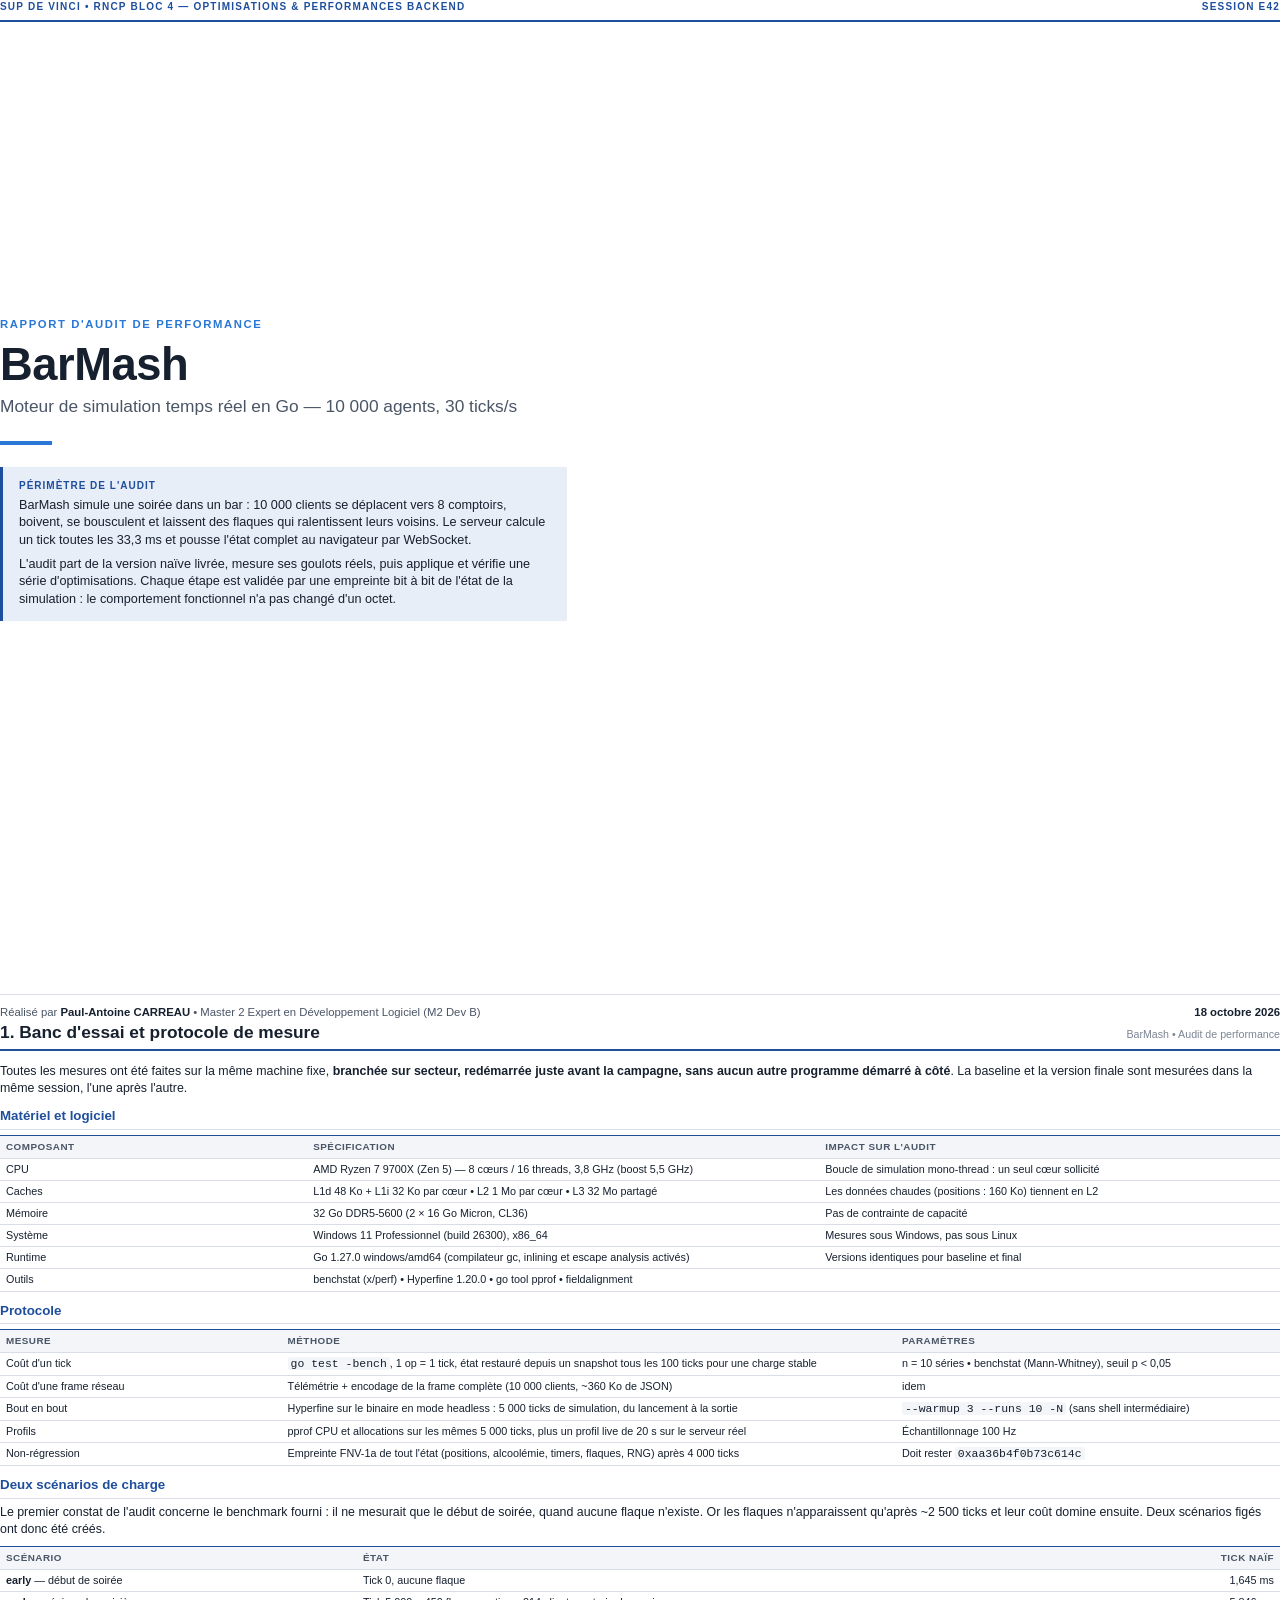
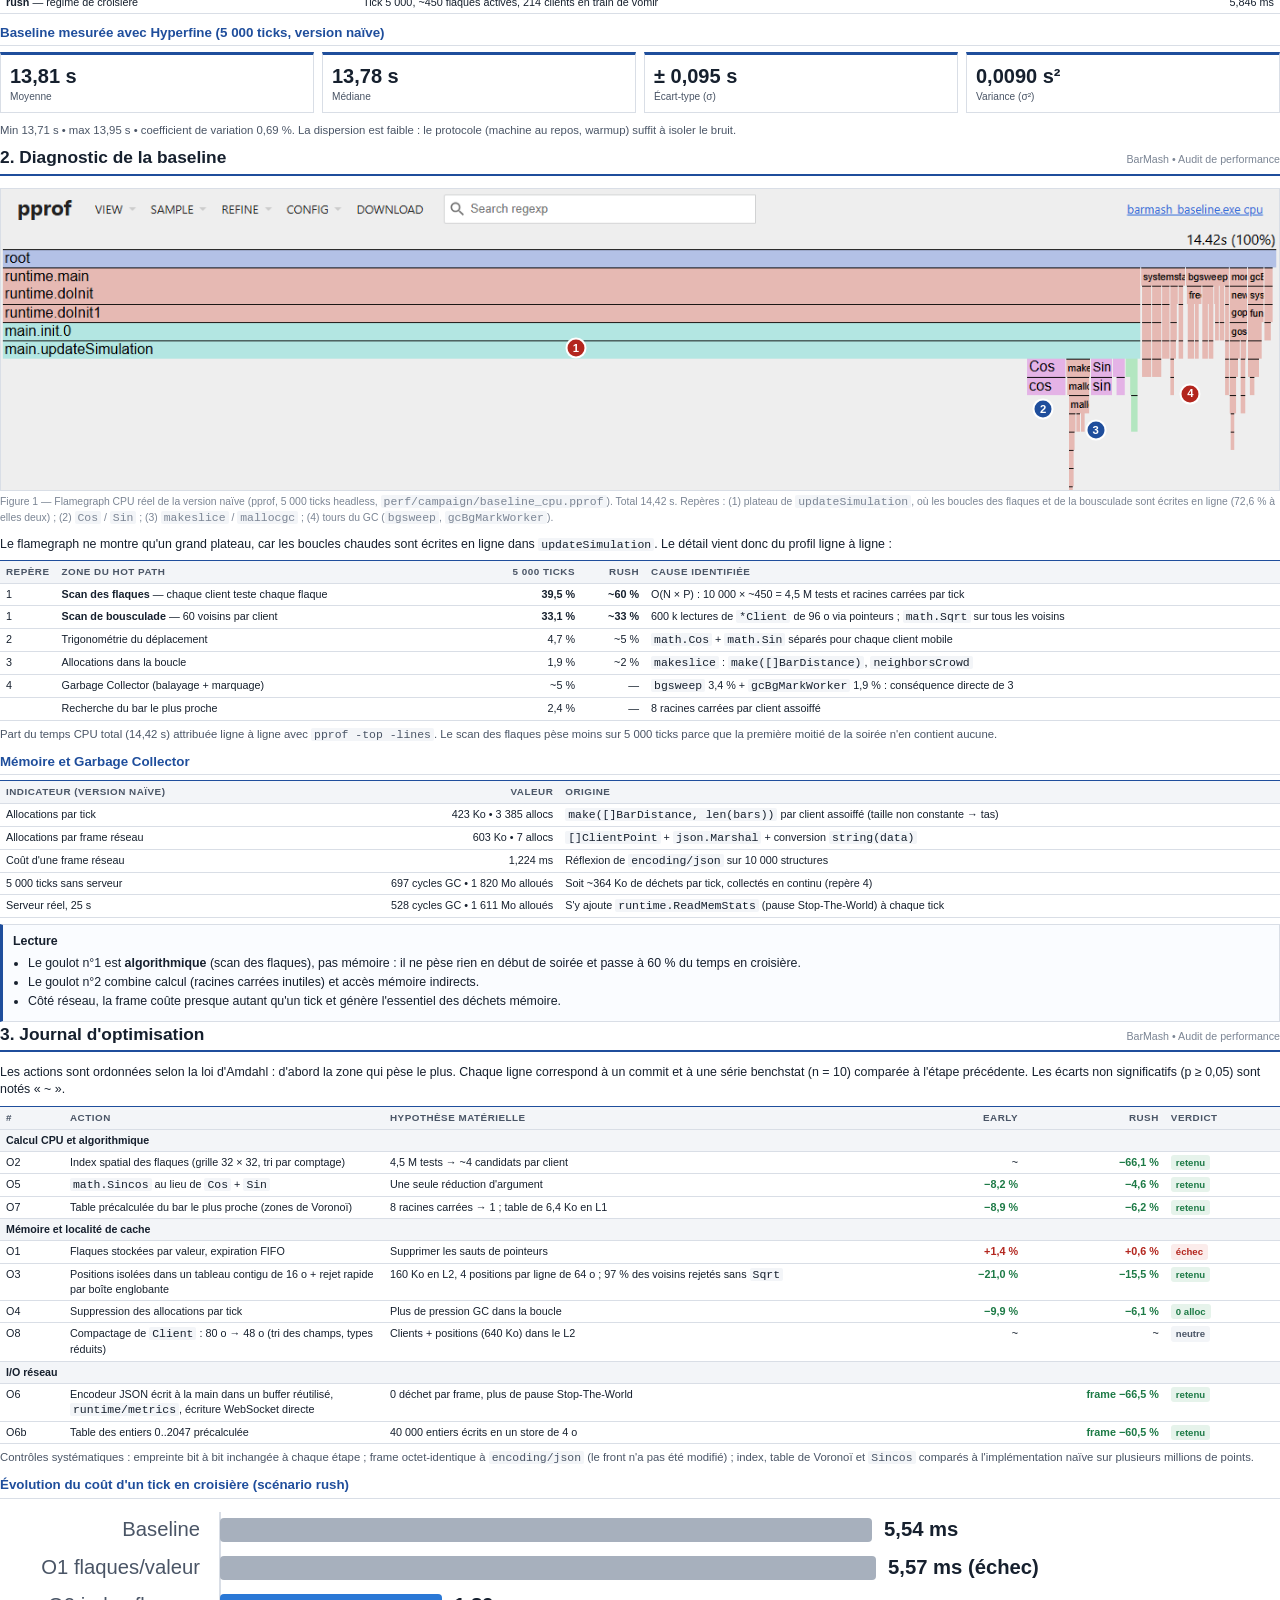
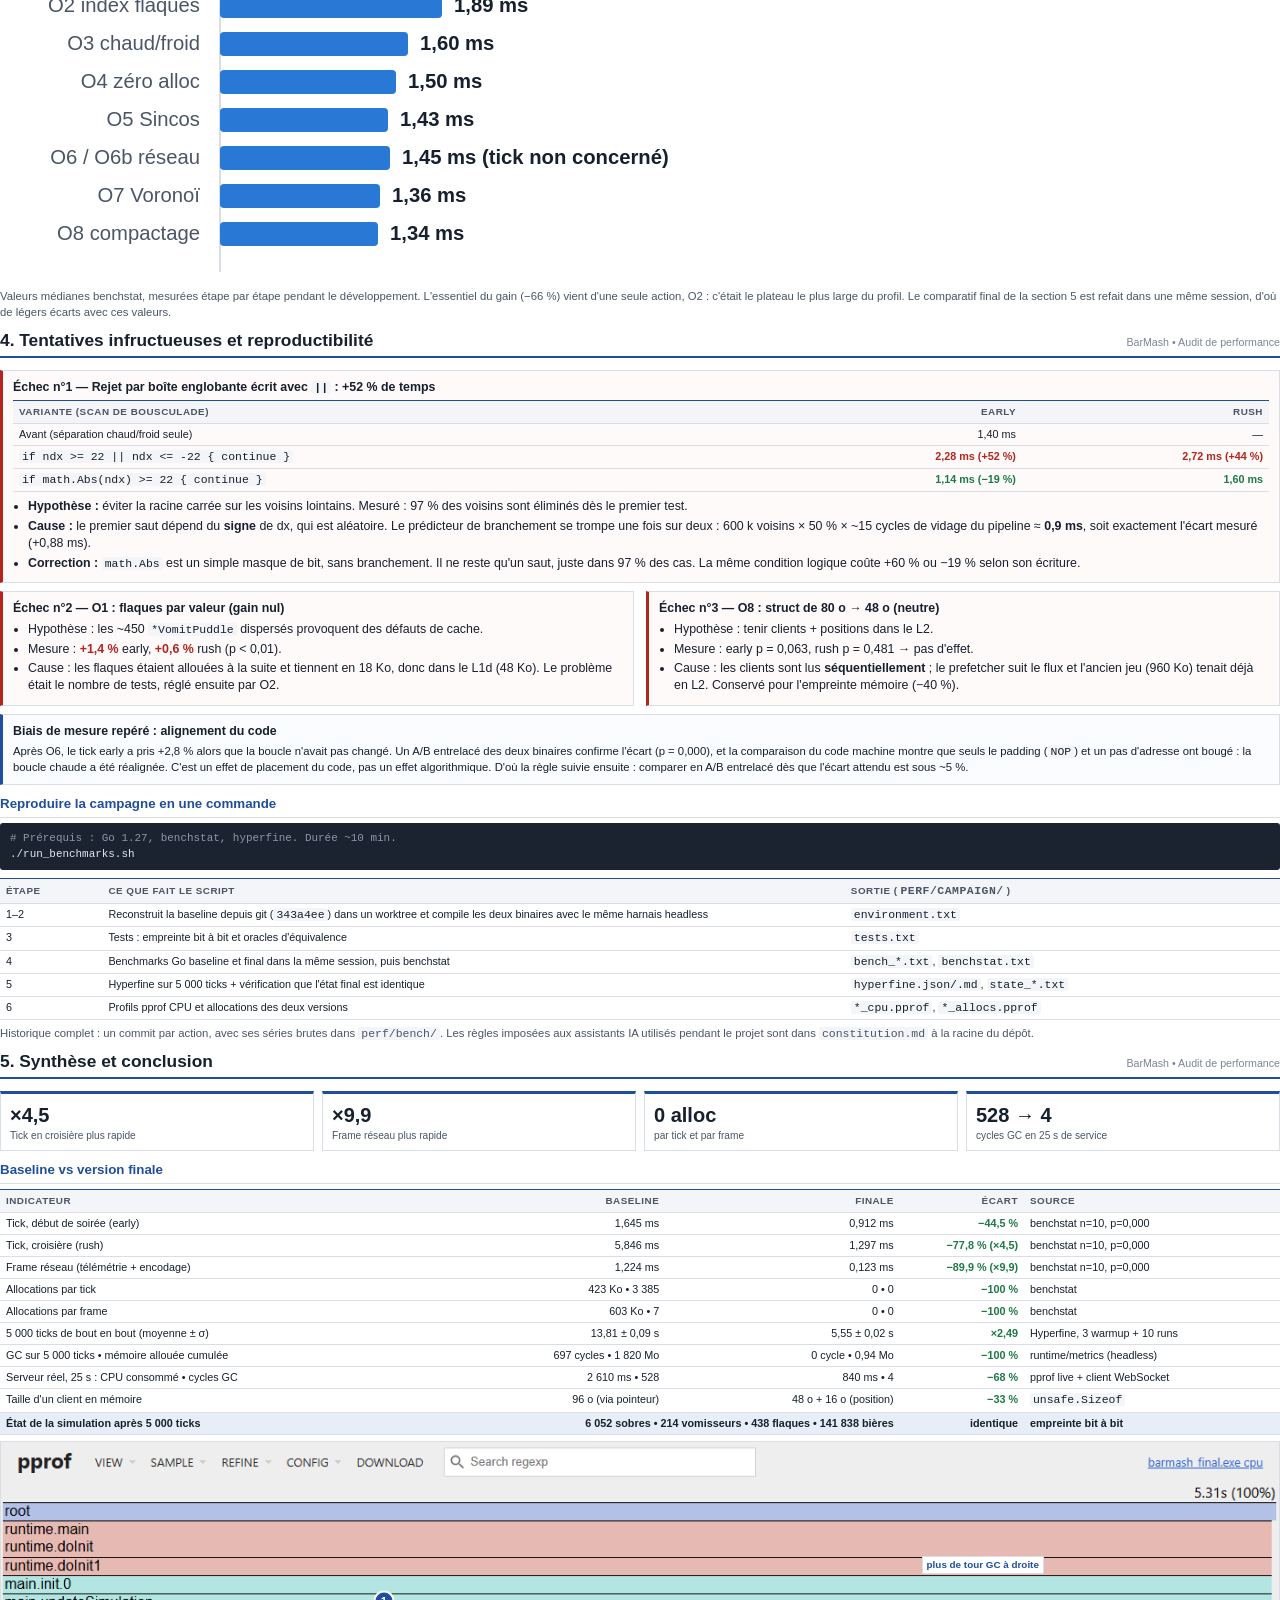
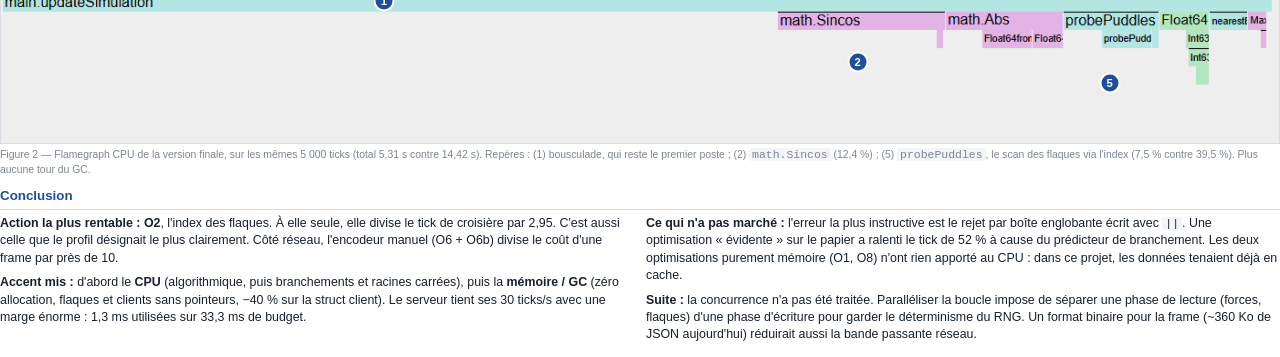
==== docs/rapport/rapport.html @ 68754f37 "docs: rapport d'audit de performance (PDF + source HTML) Rapport de 5 pages + couverture : banc d'es" ====
<!doctype html>
<html lang="fr">
<head>
<meta charset="utf-8">
<meta name="viewport" content="width=device-width, initial-scale=1">
<title>BarMash – Rapport d'audit de performance</title>
<link rel="stylesheet" href="style.css">
</head>
<body>

<!-- ===================================================== COUVERTURE -->
<section class="page cover">
  <div class="topline"><span>SUP DE VINCI • RNCP BLOC 4 — OPTIMISATIONS &amp; PERFORMANCES BACKEND</span><span>SESSION E42</span></div>
  <div class="middle">
    <div class="kicker">RAPPORT D'AUDIT DE PERFORMANCE</div>
    <h1>BarMash</h1>
    <p class="subtitle">Moteur de simulation temps réel en Go — 10 000 agents, 30 ticks/s</p>
    <div class="dash"></div>
    <div class="summary">
      <b class="label">PÉRIMÈTRE DE L'AUDIT</b>
      <p>BarMash simule une soirée dans un bar : 10 000 clients se déplacent vers 8 comptoirs, boivent, se bousculent et laissent des flaques qui ralentissent leurs voisins. Le serveur calcule un tick toutes les 33,3 ms et pousse l'état complet au navigateur par WebSocket.</p>
      <p>L'audit part de la version naïve livrée, mesure ses goulots réels, puis applique et vérifie une série d'optimisations. Chaque étape est validée par une empreinte bit à bit de l'état de la simulation : le comportement fonctionnel n'a pas changé d'un octet.</p>
    </div>
  </div>
  <div class="footer">
    <span>Réalisé par <b>Paul-Antoine CARREAU</b> • Master 2 Expert en Développement Logiciel (M2 Dev B)</span>
    <span><b>18 octobre 2026</b></span>
  </div>
</section>

<!-- ===================================================== 1. BANC D'ESSAI -->
<section class="page">
  <div class="runhead"><h2>1. Banc d'essai et protocole de mesure</h2><span>BarMash • Audit de performance</span></div>

  <p>Toutes les mesures ont été faites sur la même machine fixe, <b>branchée sur secteur, redémarrée juste avant la campagne, sans aucun autre programme démarré à côté</b>. La baseline et la version finale sont mesurées dans la même session, l'une après l'autre.</p>

  <h3>Matériel et logiciel</h3>
  <table>
    <tr><th style="width:24%">Composant</th><th>Spécification</th><th style="width:36%">Impact sur l'audit</th></tr>
    <tr><td>CPU</td><td>AMD Ryzen 7 9700X (Zen 5) — 8 cœurs / 16 threads, 3,8 GHz (boost 5,5 GHz)</td><td>Boucle de simulation mono-thread : un seul cœur sollicité</td></tr>
    <tr><td>Caches</td><td>L1d 48 Ko + L1i 32 Ko par cœur • L2 1 Mo par cœur • L3 32 Mo partagé</td><td>Les données chaudes (positions : 160 Ko) tiennent en L2</td></tr>
    <tr><td>Mémoire</td><td>32 Go DDR5-5600 (2 × 16 Go Micron, CL36)</td><td>Pas de contrainte de capacité</td></tr>
    <tr><td>Système</td><td>Windows 11 Professionnel (build 26300), x86_64</td><td>Mesures sous Windows, pas sous Linux</td></tr>
    <tr><td>Runtime</td><td>Go 1.27.0 windows/amd64 (compilateur gc, inlining et escape analysis activés)</td><td>Versions identiques pour baseline et final</td></tr>
    <tr><td>Outils</td><td>benchstat (x/perf) • Hyperfine 1.20.0 • go tool pprof • fieldalignment</td><td></td></tr>
  </table>

  <h3>Protocole</h3>
  <table>
    <tr><th style="width:22%">Mesure</th><th>Méthode</th><th style="width:30%">Paramètres</th></tr>
    <tr><td>Coût d'un tick</td><td><code>go test -bench</code>, 1 op = 1 tick, état restauré depuis un snapshot tous les 100 ticks pour une charge stable</td><td>n = 10 séries • benchstat (Mann-Whitney), seuil p &lt; 0,05</td></tr>
    <tr><td>Coût d'une frame réseau</td><td>Télémétrie + encodage de la frame complète (10 000 clients, ~360 Ko de JSON)</td><td>idem</td></tr>
    <tr><td>Bout en bout</td><td>Hyperfine sur le binaire en mode headless : 5 000 ticks de simulation, du lancement à la sortie</td><td><code>--warmup 3 --runs 10 -N</code> (sans shell intermédiaire)</td></tr>
    <tr><td>Profils</td><td>pprof CPU et allocations sur les mêmes 5 000 ticks, plus un profil live de 20 s sur le serveur réel</td><td>Échantillonnage 100 Hz</td></tr>
    <tr><td>Non-régression</td><td>Empreinte FNV-1a de tout l'état (positions, alcoolémie, timers, flaques, RNG) après 4 000 ticks</td><td>Doit rester <code>0xaa36b4f0b73c614c</code></td></tr>
  </table>

  <h3>Deux scénarios de charge</h3>
  <p>Le premier constat de l'audit concerne le benchmark fourni : il ne mesurait que le début de soirée, quand aucune flaque n'existe. Or les flaques n'apparaissent qu'après ~2 500 ticks et leur coût domine ensuite. Deux scénarios figés ont donc été créés.</p>
  <table>
    <tr><th>Scénario</th><th>État</th><th class="num">Tick naïf</th></tr>
    <tr><td><b>early</b> — début de soirée</td><td>Tick 0, aucune flaque</td><td class="num">1,645 ms</td></tr>
    <tr><td><b>rush</b> — régime de croisière</td><td>Tick 5 000, ~450 flaques actives, 214 clients en train de vomir</td><td class="num">5,846 ms</td></tr>
  </table>

  <h3>Baseline mesurée avec Hyperfine (5 000 ticks, version naïve)</h3>
  <div class="kpis">
    <div class="kpi"><div class="v">13,81 s</div><div class="l">Moyenne</div></div>
    <div class="kpi"><div class="v">13,78 s</div><div class="l">Médiane</div></div>
    <div class="kpi"><div class="v">± 0,095 s</div><div class="l">Écart-type (σ)</div></div>
    <div class="kpi"><div class="v">0,0090 s²</div><div class="l">Variance (σ²)</div></div>
  </div>
  <p class="small muted">Min 13,71 s • max 13,95 s • coefficient de variation 0,69 %. La dispersion est faible : le protocole (machine au repos, warmup) suffit à isoler le bruit.</p>
</section>

<!-- ===================================================== 2. DIAGNOSTIC -->
<section class="page">
  <div class="runhead"><h2>2. Diagnostic de la baseline</h2><span>BarMash • Audit de performance</span></div>

  <figure>
    <div class="annot">
      <img src="img/flame_baseline.png" alt="Flamegraph CPU de la version naïve">
      <span class="badge ko" style="left:45%;top:53%">1</span>
      <span class="badge" style="left:81.5%;top:73%">2</span>
      <span class="badge" style="left:85.6%;top:80%">3</span>
      <span class="badge ko" style="left:93%;top:68%">4</span>
    </div>
    <figcaption>Figure 1 — Flamegraph CPU réel de la version naïve (pprof, 5 000 ticks headless, <code>perf/campaign/baseline_cpu.pprof</code>). Total 14,42 s. Repères : (1) plateau de <code>updateSimulation</code>, où les boucles des flaques et de la bousculade sont écrites en ligne (72,6 % à elles deux) ; (2) <code>Cos</code> / <code>Sin</code> ; (3) <code>makeslice</code> / <code>mallocgc</code> ; (4) tours du GC (<code>bgsweep</code>, <code>gcBgMarkWorker</code>).</figcaption>
  </figure>

  <p>Le flamegraph ne montre qu'un grand plateau, car les boucles chaudes sont écrites en ligne dans <code>updateSimulation</code>. Le détail vient donc du profil ligne à ligne :</p>

  <table>
    <tr><th style="width:4%">Repère</th><th>Zone du hot path</th><th class="num">5 000 ticks</th><th class="num">rush</th><th>Cause identifiée</th></tr>
    <tr><td>1</td><td><b>Scan des flaques</b> — chaque client teste chaque flaque</td><td class="num"><b>39,5 %</b></td><td class="num"><b>~60 %</b></td><td>O(N × P) : 10 000 × ~450 = 4,5 M tests et racines carrées par tick</td></tr>
    <tr><td>1</td><td><b>Scan de bousculade</b> — 60 voisins par client</td><td class="num"><b>33,1 %</b></td><td class="num"><b>~33 %</b></td><td>600 k lectures de <code>*Client</code> de 96 o via pointeurs ; <code>math.Sqrt</code> sur tous les voisins</td></tr>
    <tr><td>2</td><td>Trigonométrie du déplacement</td><td class="num">4,7 %</td><td class="num">~5 %</td><td><code>math.Cos</code> + <code>math.Sin</code> séparés pour chaque client mobile</td></tr>
    <tr><td>3</td><td>Allocations dans la boucle</td><td class="num">1,9 %</td><td class="num">~2 %</td><td><code>makeslice</code> : <code>make([]BarDistance)</code>, <code>neighborsCrowd</code></td></tr>
    <tr><td>4</td><td>Garbage Collector (balayage + marquage)</td><td class="num">~5 %</td><td class="num">—</td><td><code>bgsweep</code> 3,4 % + <code>gcBgMarkWorker</code> 1,9 % : conséquence directe de 3</td></tr>
    <tr><td></td><td>Recherche du bar le plus proche</td><td class="num">2,4 %</td><td class="num">—</td><td>8 racines carrées par client assoiffé</td></tr>
  </table>
  <p class="small muted">Part du temps CPU total (14,42 s) attribuée ligne à ligne avec <code>pprof -top -lines</code>. Le scan des flaques pèse moins sur 5 000 ticks parce que la première moitié de la soirée n'en contient aucune.</p>

  <h3>Mémoire et Garbage Collector</h3>
  <table>
    <tr><th>Indicateur (version naïve)</th><th class="num">Valeur</th><th>Origine</th></tr>
    <tr><td>Allocations par tick</td><td class="num">423 Ko • 3 385 allocs</td><td><code>make([]BarDistance, len(bars))</code> par client assoiffé (taille non constante → tas)</td></tr>
    <tr><td>Allocations par frame réseau</td><td class="num">603 Ko • 7 allocs</td><td><code>[]ClientPoint</code> + <code>json.Marshal</code> + conversion <code>string(data)</code></td></tr>
    <tr><td>Coût d'une frame réseau</td><td class="num">1,224 ms</td><td>Réflexion de <code>encoding/json</code> sur 10 000 structures</td></tr>
    <tr><td>5 000 ticks sans serveur</td><td class="num">697 cycles GC • 1 820 Mo alloués</td><td>Soit ~364 Ko de déchets par tick, collectés en continu (repère 4)</td></tr>
    <tr><td>Serveur réel, 25 s</td><td class="num">528 cycles GC • 1 611 Mo alloués</td><td>S'y ajoute <code>runtime.ReadMemStats</code> (pause Stop-The-World) à chaque tick</td></tr>
  </table>

  <div class="box note">
    <h4>Lecture</h4>
    <ul>
      <li>Le goulot n°1 est <b>algorithmique</b> (scan des flaques), pas mémoire : il ne pèse rien en début de soirée et passe à 60 % du temps en croisière.</li>
      <li>Le goulot n°2 combine calcul (racines carrées inutiles) et accès mémoire indirects.</li>
      <li>Côté réseau, la frame coûte presque autant qu'un tick et génère l'essentiel des déchets mémoire.</li>
    </ul>
  </div>
</section>

<!-- ===================================================== 3. JOURNAL -->
<section class="page">
  <div class="runhead"><h2>3. Journal d'optimisation</h2><span>BarMash • Audit de performance</span></div>

  <p>Les actions sont ordonnées selon la loi d'Amdahl : d'abord la zone qui pèse le plus. Chaque ligne correspond à un commit et à une série benchstat (n = 10) comparée à l'étape précédente. Les écarts non significatifs (p ≥ 0,05) sont notés « ~ ».</p>

  <table>
    <tr><th style="width:5%">#</th><th style="width:25%">Action</th><th>Hypothèse matérielle</th><th class="num" style="width:11%">early</th><th class="num" style="width:11%">rush</th><th style="width:9%">Verdict</th></tr>
    <tr><td colspan="6" style="background:var(--soft);font-weight:700;font-size:8pt">Calcul CPU et algorithmique</td></tr>
    <tr><td>O2</td><td>Index spatial des flaques (grille 32 × 32, tri par comptage)</td><td>4,5 M tests → ~4 candidats par client</td><td class="num">~</td><td class="num gain">−66,1 %</td><td><span class="tag ok">retenu</span></td></tr>
    <tr><td>O5</td><td><code>math.Sincos</code> au lieu de <code>Cos</code> + <code>Sin</code></td><td>Une seule réduction d'argument</td><td class="num gain">−8,2 %</td><td class="num gain">−4,6 %</td><td><span class="tag ok">retenu</span></td></tr>
    <tr><td>O7</td><td>Table précalculée du bar le plus proche (zones de Voronoï)</td><td>8 racines carrées → 1 ; table de 6,4 Ko en L1</td><td class="num gain">−8,9 %</td><td class="num gain">−6,2 %</td><td><span class="tag ok">retenu</span></td></tr>
    <tr><td colspan="6" style="background:var(--soft);font-weight:700;font-size:8pt">Mémoire et localité de cache</td></tr>
    <tr><td>O1</td><td>Flaques stockées par valeur, expiration FIFO</td><td>Supprimer les sauts de pointeurs</td><td class="num loss">+1,4 %</td><td class="num loss">+0,6 %</td><td><span class="tag ko">échec</span></td></tr>
    <tr><td>O3</td><td>Positions isolées dans un tableau contigu de 16 o + rejet rapide par boîte englobante</td><td>160 Ko en L2, 4 positions par ligne de 64 o ; 97 % des voisins rejetés sans <code>Sqrt</code></td><td class="num gain">−21,0 %</td><td class="num gain">−15,5 %</td><td><span class="tag ok">retenu</span></td></tr>
    <tr><td>O4</td><td>Suppression des allocations par tick</td><td>Plus de pression GC dans la boucle</td><td class="num gain">−9,9 %</td><td class="num gain">−6,1 %</td><td><span class="tag ok">0 alloc</span></td></tr>
    <tr><td>O8</td><td>Compactage de <code>Client</code> : 80 o → 48 o (tri des champs, types réduits)</td><td>Clients + positions (640 Ko) dans le L2</td><td class="num">~</td><td class="num">~</td><td><span class="tag na">neutre</span></td></tr>
    <tr><td colspan="6" style="background:var(--soft);font-weight:700;font-size:8pt">I/O réseau</td></tr>
    <tr><td>O6</td><td>Encodeur JSON écrit à la main dans un buffer réutilisé, <code>runtime/metrics</code>, écriture WebSocket directe</td><td>0 déchet par frame, plus de pause Stop-The-World</td><td colspan="2" class="num gain">frame −66,5 %</td><td><span class="tag ok">retenu</span></td></tr>
    <tr><td>O6b</td><td>Table des entiers 0..2047 précalculée</td><td>40 000 entiers écrits en un store de 4 o</td><td colspan="2" class="num gain">frame −60,5 %</td><td><span class="tag ok">retenu</span></td></tr>
  </table>
  <p class="small muted">Contrôles systématiques : empreinte bit à bit inchangée à chaque étape ; frame octet-identique à <code>encoding/json</code> (le front n'a pas été modifié) ; index, table de Voronoï et <code>Sincos</code> comparés à l'implémentation naïve sur plusieurs millions de points.</p>

  <h3>Évolution du coût d'un tick en croisière (scénario rush)</h3>
  <svg class="chart" viewBox="0 0 640 190" width="100%" role="img" aria-label="Temps par tick en croisière à chaque étape">
    <g transform="translate(0,4)">
      <!-- échelle : 58,9 px par ms, origine x=110 -->
      <line class="axis" x1="110" y1="0" x2="110" y2="180"/>
      <g><text x="100" y="12" text-anchor="end">Baseline</text><rect x="110" y="3" width="326" height="12" rx="2" fill="#a7b0bd"/><text class="val" x="442" y="12">5,54 ms</text></g>
      <g><text x="100" y="31" text-anchor="end">O1 flaques/valeur</text><rect x="110" y="22" width="328" height="12" rx="2" fill="#a7b0bd"/><text class="val" x="444" y="31">5,57 ms (échec)</text></g>
      <g><text x="100" y="50" text-anchor="end">O2 index flaques</text><rect x="110" y="41" width="111" height="12" rx="2" fill="#2a78d6"/><text class="val" x="227" y="50">1,89 ms</text></g>
      <g><text x="100" y="69" text-anchor="end">O3 chaud/froid</text><rect x="110" y="60" width="94" height="12" rx="2" fill="#2a78d6"/><text class="val" x="210" y="69">1,60 ms</text></g>
      <g><text x="100" y="88" text-anchor="end">O4 zéro alloc</text><rect x="110" y="79" width="88" height="12" rx="2" fill="#2a78d6"/><text class="val" x="204" y="88">1,50 ms</text></g>
      <g><text x="100" y="107" text-anchor="end">O5 Sincos</text><rect x="110" y="98" width="84" height="12" rx="2" fill="#2a78d6"/><text class="val" x="200" y="107">1,43 ms</text></g>
      <g><text x="100" y="126" text-anchor="end">O6 / O6b réseau</text><rect x="110" y="117" width="85" height="12" rx="2" fill="#2a78d6"/><text class="val" x="201" y="126">1,45 ms (tick non concerné)</text></g>
      <g><text x="100" y="145" text-anchor="end">O7 Voronoï</text><rect x="110" y="136" width="80" height="12" rx="2" fill="#2a78d6"/><text class="val" x="196" y="145">1,36 ms</text></g>
      <g><text x="100" y="164" text-anchor="end">O8 compactage</text><rect x="110" y="155" width="79" height="12" rx="2" fill="#2a78d6"/><text class="val" x="195" y="164">1,34 ms</text></g>
    </g>
  </svg>
  <p class="small muted">Valeurs médianes benchstat, mesurées étape par étape pendant le développement. L'essentiel du gain (−66 %) vient d'une seule action, O2 : c'était le plateau le plus large du profil. Le comparatif final de la section 5 est refait dans une même session, d'où de légers écarts avec ces valeurs.</p>
</section>

<!-- ===================================================== 4. ÉCHECS + REPRO -->
<section class="page">
  <div class="runhead"><h2>4. Tentatives infructueuses et reproductibilité</h2><span>BarMash • Audit de performance</span></div>

  <div class="box ko">
    <h4>Échec n°1 — Rejet par boîte englobante écrit avec <code>||</code> : +52 % de temps</h4>
    <table>
      <tr><th>Variante (scan de bousculade)</th><th class="num">early</th><th class="num">rush</th></tr>
      <tr><td>Avant (séparation chaud/froid seule)</td><td class="num">1,40 ms</td><td class="num">—</td></tr>
      <tr><td><code>if ndx &gt;= 22 || ndx &lt;= -22 { continue }</code></td><td class="num loss">2,28 ms (+52 %)</td><td class="num loss">2,72 ms (+44 %)</td></tr>
      <tr><td><code>if math.Abs(ndx) &gt;= 22 { continue }</code></td><td class="num gain">1,14 ms (−19 %)</td><td class="num gain">1,60 ms</td></tr>
    </table>
    <ul>
      <li><b>Hypothèse :</b> éviter la racine carrée sur les voisins lointains. Mesuré : 97 % des voisins sont éliminés dès le premier test.</li>
      <li><b>Cause :</b> le premier saut dépend du <b>signe</b> de dx, qui est aléatoire. Le prédicteur de branchement se trompe une fois sur deux : 600 k voisins × 50 % × ~15 cycles de vidage du pipeline ≈ <b>0,9 ms</b>, soit exactement l'écart mesuré (+0,88 ms).</li>
      <li><b>Correction :</b> <code>math.Abs</code> est un simple masque de bit, sans branchement. Il ne reste qu'un saut, juste dans 97 % des cas. La même condition logique coûte +60 % ou −19 % selon son écriture.</li>
    </ul>
  </div>

  <div class="two" style="margin-top:8px">
    <div class="box ko">
      <h4>Échec n°2 — O1 : flaques par valeur (gain nul)</h4>
      <ul>
        <li>Hypothèse : les ~450 <code>*VomitPuddle</code> dispersés provoquent des défauts de cache.</li>
        <li>Mesure : <span class="loss">+1,4 %</span> early, <span class="loss">+0,6 %</span> rush (p &lt; 0,01).</li>
        <li>Cause : les flaques étaient allouées à la suite et tiennent en 18 Ko, donc dans le L1d (48 Ko). Le problème était le nombre de tests, réglé ensuite par O2.</li>
      </ul>
    </div>
    <div class="box ko">
      <h4>Échec n°3 — O8 : struct de 80 o → 48 o (neutre)</h4>
      <ul>
        <li>Hypothèse : tenir clients + positions dans le L2.</li>
        <li>Mesure : early p = 0,063, rush p = 0,481 → pas d'effet.</li>
        <li>Cause : les clients sont lus <b>séquentiellement</b> ; le prefetcher suit le flux et l'ancien jeu (960 Ko) tenait déjà en L2. Conservé pour l'empreinte mémoire (−40 %).</li>
      </ul>
    </div>
  </div>

  <div class="box note" style="margin-top:8px">
    <h4>Biais de mesure repéré : alignement du code</h4>
    <p class="small" style="margin:0">Après O6, le tick early a pris +2,8 % alors que la boucle n'avait pas changé. Un A/B entrelacé des deux binaires confirme l'écart (p = 0,000), et la comparaison du code machine montre que seuls le padding (<code>NOP</code>) et un pas d'adresse ont bougé : la boucle chaude a été réalignée. C'est un effet de placement du code, pas un effet algorithmique. D'où la règle suivie ensuite : comparer en A/B entrelacé dès que l'écart attendu est sous ~5 %.</p>
  </div>

  <h3>Reproduire la campagne en une commande</h3>
<pre><span class="c"># Prérequis : Go 1.27, benchstat, hyperfine. Durée ~10 min.</span>
./run_benchmarks.sh</pre>
  <table>
    <tr><th style="width:8%">Étape</th><th>Ce que fait le script</th><th style="width:34%">Sortie (<code>perf/campaign/</code>)</th></tr>
    <tr><td>1–2</td><td>Reconstruit la baseline depuis git (<code>343a4ee</code>) dans un worktree et compile les deux binaires avec le même harnais headless</td><td><code>environment.txt</code></td></tr>
    <tr><td>3</td><td>Tests : empreinte bit à bit et oracles d'équivalence</td><td><code>tests.txt</code></td></tr>
    <tr><td>4</td><td>Benchmarks Go baseline et final dans la même session, puis benchstat</td><td><code>bench_*.txt</code>, <code>benchstat.txt</code></td></tr>
    <tr><td>5</td><td>Hyperfine sur 5 000 ticks + vérification que l'état final est identique</td><td><code>hyperfine.json/.md</code>, <code>state_*.txt</code></td></tr>
    <tr><td>6</td><td>Profils pprof CPU et allocations des deux versions</td><td><code>*_cpu.pprof</code>, <code>*_allocs.pprof</code></td></tr>
  </table>
  <p class="small muted">Historique complet : un commit par action, avec ses séries brutes dans <code>perf/bench/</code>. Les règles imposées aux assistants IA utilisés pendant le projet sont dans <code>constitution.md</code> à la racine du dépôt.</p>
</section>

<!-- ===================================================== 5. SYNTHÈSE -->
<section class="page">
  <div class="runhead"><h2>5. Synthèse et conclusion</h2><span>BarMash • Audit de performance</span></div>

  <div class="kpis">
    <div class="kpi"><div class="v">×4,5</div><div class="l">Tick en croisière plus rapide</div></div>
    <div class="kpi"><div class="v">×9,9</div><div class="l">Frame réseau plus rapide</div></div>
    <div class="kpi"><div class="v">0 alloc</div><div class="l">par tick et par frame</div></div>
    <div class="kpi"><div class="v">528 → 4</div><div class="l">cycles GC en 25 s de service</div></div>
  </div>

  <h3>Baseline vs version finale</h3>
  <table>
    <tr><th style="width:33%">Indicateur</th><th class="num">Baseline</th><th class="num">Finale</th><th class="num">Écart</th><th style="width:20%">Source</th></tr>
    <tr><td>Tick, début de soirée (early)</td><td class="num">1,645 ms</td><td class="num">0,912 ms</td><td class="num gain">−44,5 %</td><td>benchstat n=10, p=0,000</td></tr>
    <tr><td>Tick, croisière (rush)</td><td class="num">5,846 ms</td><td class="num">1,297 ms</td><td class="num gain">−77,8 % (×4,5)</td><td>benchstat n=10, p=0,000</td></tr>
    <tr><td>Frame réseau (télémétrie + encodage)</td><td class="num">1,224 ms</td><td class="num">0,123 ms</td><td class="num gain">−89,9 % (×9,9)</td><td>benchstat n=10, p=0,000</td></tr>
    <tr><td>Allocations par tick</td><td class="num">423 Ko • 3 385</td><td class="num">0 • 0</td><td class="num gain">−100 %</td><td>benchstat</td></tr>
    <tr><td>Allocations par frame</td><td class="num">603 Ko • 7</td><td class="num">0 • 0</td><td class="num gain">−100 %</td><td>benchstat</td></tr>
    <tr><td>5 000 ticks de bout en bout (moyenne ± σ)</td><td class="num">13,81 ± 0,09 s</td><td class="num">5,55 ± 0,02 s</td><td class="num gain">×2,49</td><td>Hyperfine, 3 warmup + 10 runs</td></tr>
    <tr><td>GC sur 5 000 ticks • mémoire allouée cumulée</td><td class="num">697 cycles • 1 820 Mo</td><td class="num">0 cycle • 0,94 Mo</td><td class="num gain">−100 %</td><td>runtime/metrics (headless)</td></tr>
    <tr><td>Serveur réel, 25 s : CPU consommé • cycles GC</td><td class="num">2 610 ms • 528</td><td class="num">840 ms • 4</td><td class="num gain">−68 %</td><td>pprof live + client WebSocket</td></tr>
    <tr><td>Taille d'un client en mémoire</td><td class="num">96 o (via pointeur)</td><td class="num">48 o + 16 o (position)</td><td class="num gain">−33 %</td><td><code>unsafe.Sizeof</code></td></tr>
    <tr class="total"><td>État de la simulation après 5 000 ticks</td><td class="num" colspan="2">6 052 sobres • 214 vomisseurs • 438 flaques • 141 838 bières</td><td class="num">identique</td><td>empreinte bit à bit</td></tr>
  </table>

  <figure style="margin-top:4px">
    <div class="annot">
      <img src="img/flame_final.png" alt="Flamegraph CPU de la version finale">
      <span class="badge" style="left:30%;top:53%">1</span>
      <span class="badge" style="left:67%;top:73%">2</span>
      <span class="badge" style="left:86.7%;top:80%">5</span>
      <span class="note" style="left:72%;top:38%">plus de tour GC à droite</span>
    </div>
    <figcaption>Figure 2 — Flamegraph CPU de la version finale, sur les mêmes 5 000 ticks (total 5,31 s contre 14,42 s). Repères : (1) bousculade, qui reste le premier poste ; (2) <code>math.Sincos</code> (12,4 %) ; (5) <code>probePuddles</code>, le scan des flaques via l'index (7,5 % contre 39,5 %). Plus aucune tour du GC.</figcaption>
  </figure>

  <h3>Conclusion</h3>
  <div class="two">
    <div>
      <p><b>Action la plus rentable : O2</b>, l'index des flaques. À elle seule, elle divise le tick de croisière par 2,95. C'est aussi celle que le profil désignait le plus clairement. Côté réseau, l'encodeur manuel (O6 + O6b) divise le coût d'une frame par près de 10.</p>
      <p><b>Accent mis :</b> d'abord le <b>CPU</b> (algorithmique, puis branchements et racines carrées), puis la <b>mémoire / GC</b> (zéro allocation, flaques et clients sans pointeurs, −40 % sur la struct client). Le serveur tient ses 30 ticks/s avec une marge énorme : 1,3 ms utilisées sur 33,3 ms de budget.</p>
    </div>
    <div>
      <p><b>Ce qui n'a pas marché :</b> l'erreur la plus instructive est le rejet par boîte englobante écrit avec <code>||</code>. Une optimisation « évidente » sur le papier a ralenti le tick de 52 % à cause du prédicteur de branchement. Les deux optimisations purement mémoire (O1, O8) n'ont rien apporté au CPU : dans ce projet, les données tenaient déjà en cache.</p>
      <p><b>Suite :</b> la concurrence n'a pas été traitée. Paralléliser la boucle impose de séparer une phase de lecture (forces, flaques) d'une phase d'écriture pour garder le déterminisme du RNG. Un format binaire pour la frame (~360 Ko de JSON aujourd'hui) réduirait aussi la bande passante réseau.</p>
    </div>
  </div>
</section>

</body>
</html>
---- docs/rapport/style.css ----
@page { size: A4; margin: 13mm 14mm 12mm 14mm; }

:root {
  --ink: #16202e;
  --ink-2: #4a5566;
  --ink-3: #7b8594;
  --rule: #d9dee6;
  --soft: #f3f5f8;
  --accent: #1f4e9c;
  --accent-soft: #e8eef8;
  --good: #1d7a46;
  --good-soft: #e6f3eb;
  --bad: #b3261e;
  --bad-soft: #fbeceb;
  --neutral-bar: #a7b0bd;
  --series-1: #2a78d6;
}

* { box-sizing: border-box; }
html { background: #ffffff; }
body {
  margin: 0;
  color: var(--ink);
  background: #ffffff;
  font: 9.3pt/1.4 "Segoe UI", "Inter", Arial, sans-serif;
  -webkit-print-color-adjust: exact;
  print-color-adjust: exact;
}

.page { page-break-after: always; break-after: page; position: relative; }
.page:last-child { page-break-after: auto; break-after: auto; }

/* ---------- Couverture ---------- */
.cover { height: 270mm; display: flex; flex-direction: column; }
.cover .topline {
  display: flex; justify-content: space-between;
  font-size: 7.5pt; letter-spacing: .12em; font-weight: 600; color: var(--accent);
  padding-bottom: 6px; border-bottom: 2.5px solid var(--accent);
}
.cover .middle { margin-top: 78mm; }
.cover .kicker { font-size: 8.5pt; letter-spacing: .14em; font-weight: 600; color: var(--series-1); }
.cover h1 { font-size: 34pt; line-height: 1.05; margin: 8px 0 6px; letter-spacing: -.01em; }
.cover .subtitle { font-size: 13pt; color: var(--ink-2); margin: 0; }
.cover .dash { width: 52px; height: 4px; background: var(--series-1); margin: 22px 0 22px; }
.cover .summary {
  max-width: 150mm; background: var(--accent-soft); border-left: 3px solid var(--accent);
  padding: 12px 16px; font-size: 9.5pt; color: var(--ink);
}
.cover .summary b.label { display: block; font-size: 7.5pt; letter-spacing: .1em; color: var(--accent); margin-bottom: 4px; }
.cover .summary p { margin: 0 0 6px; }
.cover .summary p:last-child { margin-bottom: 0; }
.cover .footer {
  margin-top: auto; border-top: 1px solid var(--rule); padding-top: 10px;
  display: flex; justify-content: space-between; font-size: 8.5pt; color: var(--ink-2);
}
.cover .footer b { color: var(--ink); }

/* ---------- Corps ---------- */
.runhead {
  display: flex; justify-content: space-between; align-items: baseline;
  border-bottom: 2px solid var(--accent); padding-bottom: 4px; margin-bottom: 12px;
}
.runhead h2 { font-size: 13pt; margin: 0; }
.runhead span { font-size: 8pt; color: var(--ink-3); }
h3 { font-size: 10pt; color: var(--accent); margin: 10px 0 5px; padding-bottom: 3px; border-bottom: 1px solid var(--rule); }
p { margin: 0 0 7px; }
.muted { color: var(--ink-2); }
.small { font-size: 8.5pt; }
code { font-family: Consolas, "Cascadia Mono", monospace; font-size: 8.6pt; background: var(--soft); padding: 0 3px; border-radius: 2px; }

table { width: 100%; border-collapse: collapse; margin: 3px 0 6px; font-size: 8.1pt; }
th { text-align: left; font-size: 7.4pt; letter-spacing: .05em; text-transform: uppercase; color: var(--ink-2);
     background: var(--soft); border-top: 1.5px solid var(--accent); border-bottom: 1px solid var(--rule); padding: 4px 6px; }
td { border-bottom: 1px solid var(--rule); padding: 3px 6px; vertical-align: top; }
td.num, th.num { text-align: right; font-variant-numeric: tabular-nums; white-space: nowrap; }
tr.total td { font-weight: 700; background: var(--accent-soft); }
.tag { display: inline-block; font-size: 7.2pt; font-weight: 700; padding: 1px 5px; border-radius: 3px; white-space: nowrap; }
.tag.ok { color: var(--good); background: var(--good-soft); }
.tag.ko { color: var(--bad); background: var(--bad-soft); }
.tag.na { color: var(--ink-2); background: var(--soft); }
.gain { color: var(--good); font-weight: 600; }
.loss { color: var(--bad); font-weight: 600; }

.kpis { display: grid; grid-template-columns: repeat(4, 1fr); gap: 8px; margin: 6px 0 10px; }
.kpi { border: 1px solid var(--rule); border-top: 3px solid var(--accent); padding: 7px 9px; }
.kpi .v { font-size: 15pt; font-weight: 700; font-variant-numeric: tabular-nums; }
.kpi .l { font-size: 7.6pt; color: var(--ink-2); }

.two { display: grid; grid-template-columns: 1fr 1fr; gap: 12px; }
.box { border: 1px solid var(--rule); padding: 8px 10px; }
.box.ko { border-left: 3px solid var(--bad); background: #fffafa; }
.box.note { border-left: 3px solid var(--accent); background: #fafcff; }
.box h4 { margin: 0 0 4px; font-size: 9.3pt; }
.box ul { margin: 0; padding-left: 15px; }
.box li { margin-bottom: 2px; }

figure { margin: 6px 0 10px; }
figure img { width: 100%; border: 1px solid var(--rule); display: block; }
figcaption { font-size: 7.8pt; color: var(--ink-3); margin-top: 3px; }

pre { background: #1b2230; color: #e3e8ef; font: 8.2pt/1.45 Consolas, monospace; padding: 8px 10px; margin: 4px 0 8px; border-radius: 3px; white-space: pre-wrap; }
pre .c { color: #8b98aa; }

.chart text { font: 7.6pt "Segoe UI", Arial, sans-serif; fill: var(--ink-2); }
.chart .val { fill: var(--ink); font-weight: 600; }
.chart .axis { stroke: var(--rule); }

.annot { position: relative; }
.annot img { width: 100%; }
.badge {
  position: absolute; transform: translate(-50%, -50%);
  width: 17px; height: 17px; border-radius: 50%;
  background: var(--accent); color: #fff; font-size: 8.5pt; font-weight: 700;
  display: flex; align-items: center; justify-content: center;
  box-shadow: 0 0 0 2px #fff;
}
.badge.ko { background: var(--bad); }
.annot .note { position: absolute; font-size: 7.4pt; font-weight: 600; color: var(--accent); background: #fff; padding: 1px 4px; border: 1px solid var(--rule); }
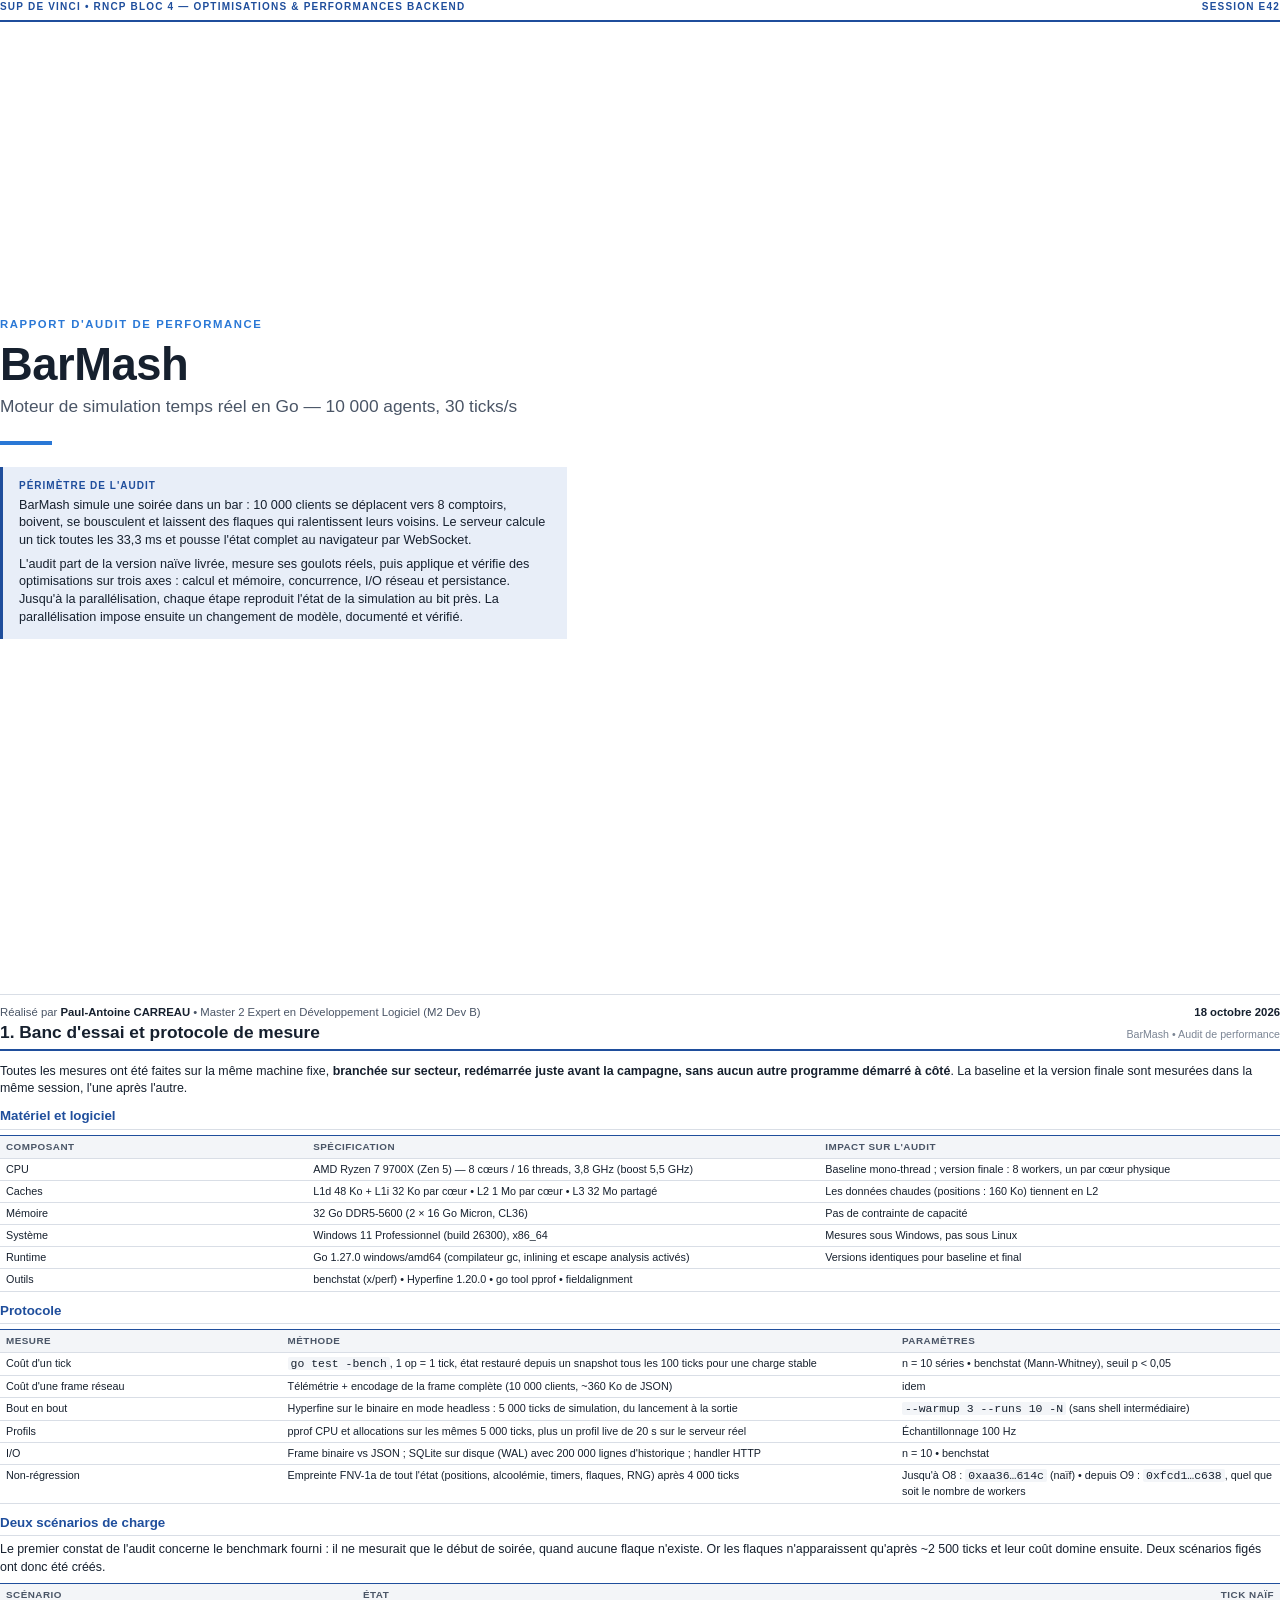
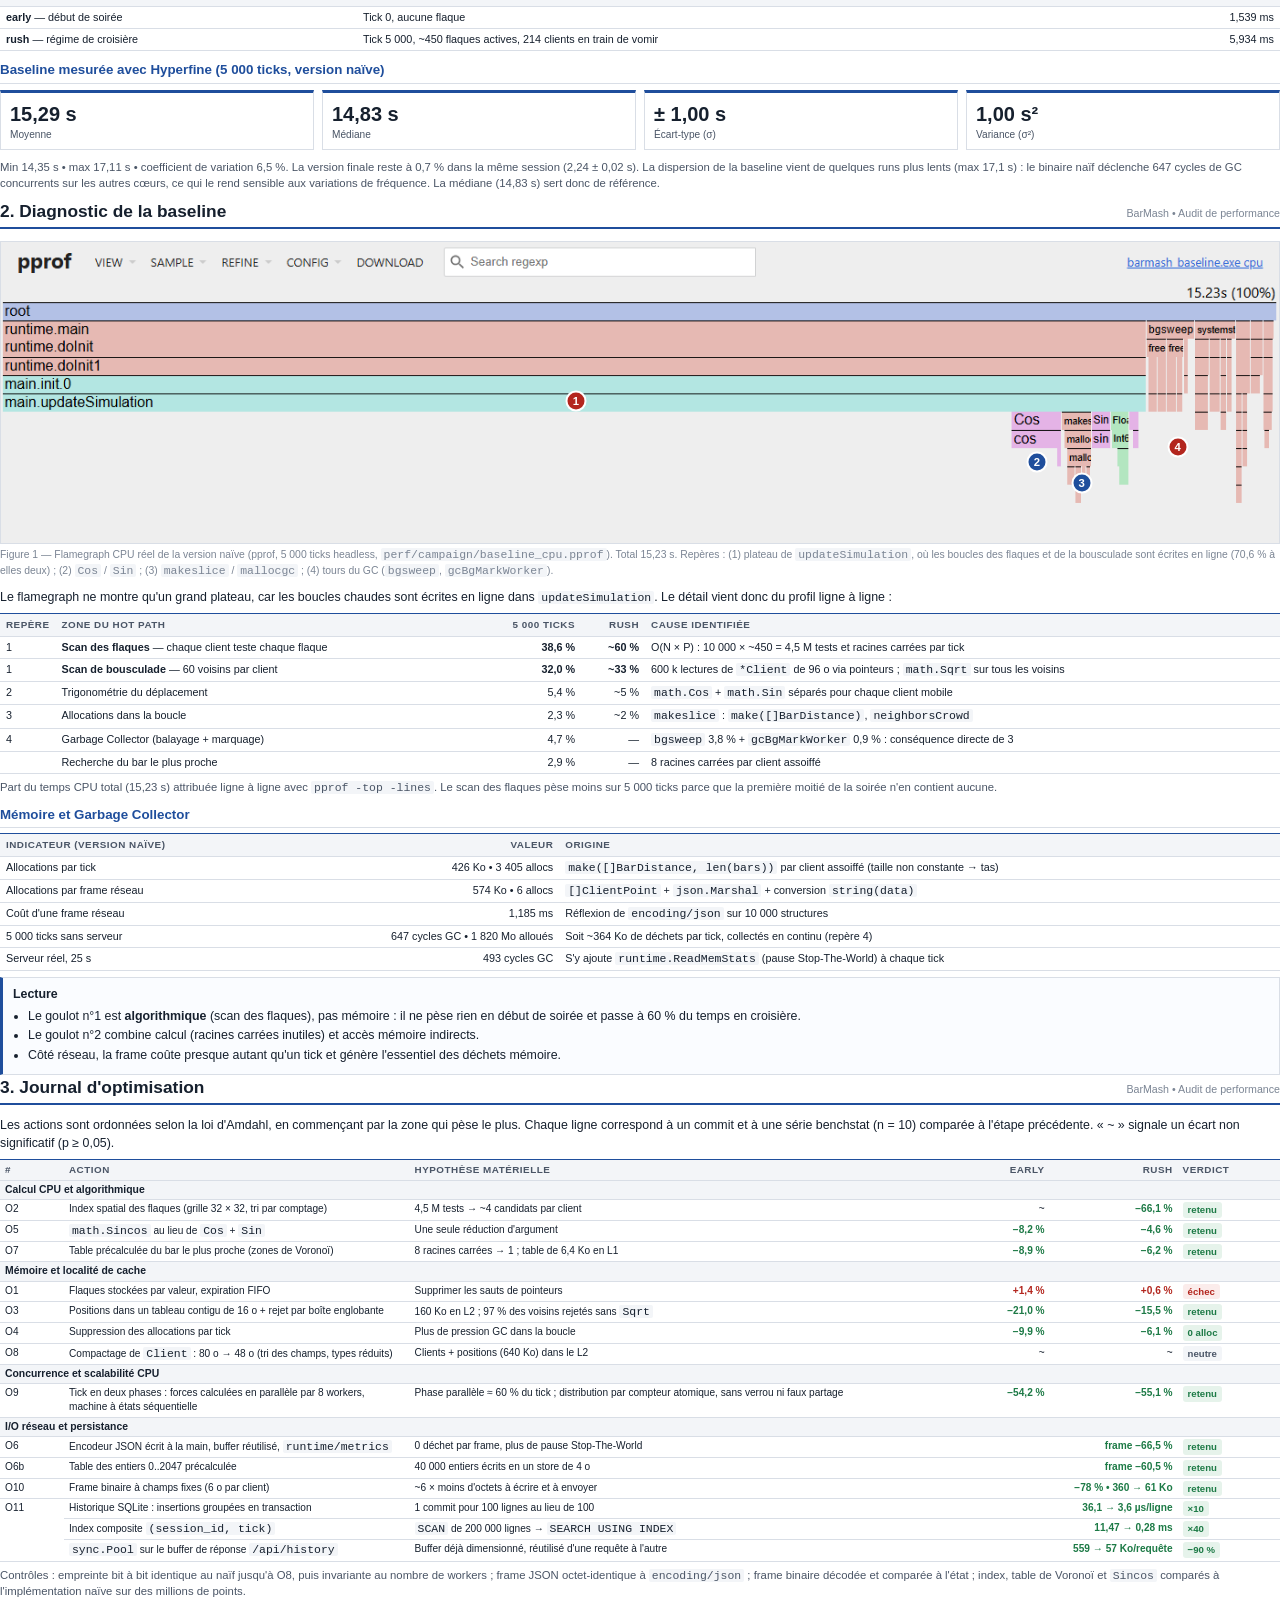
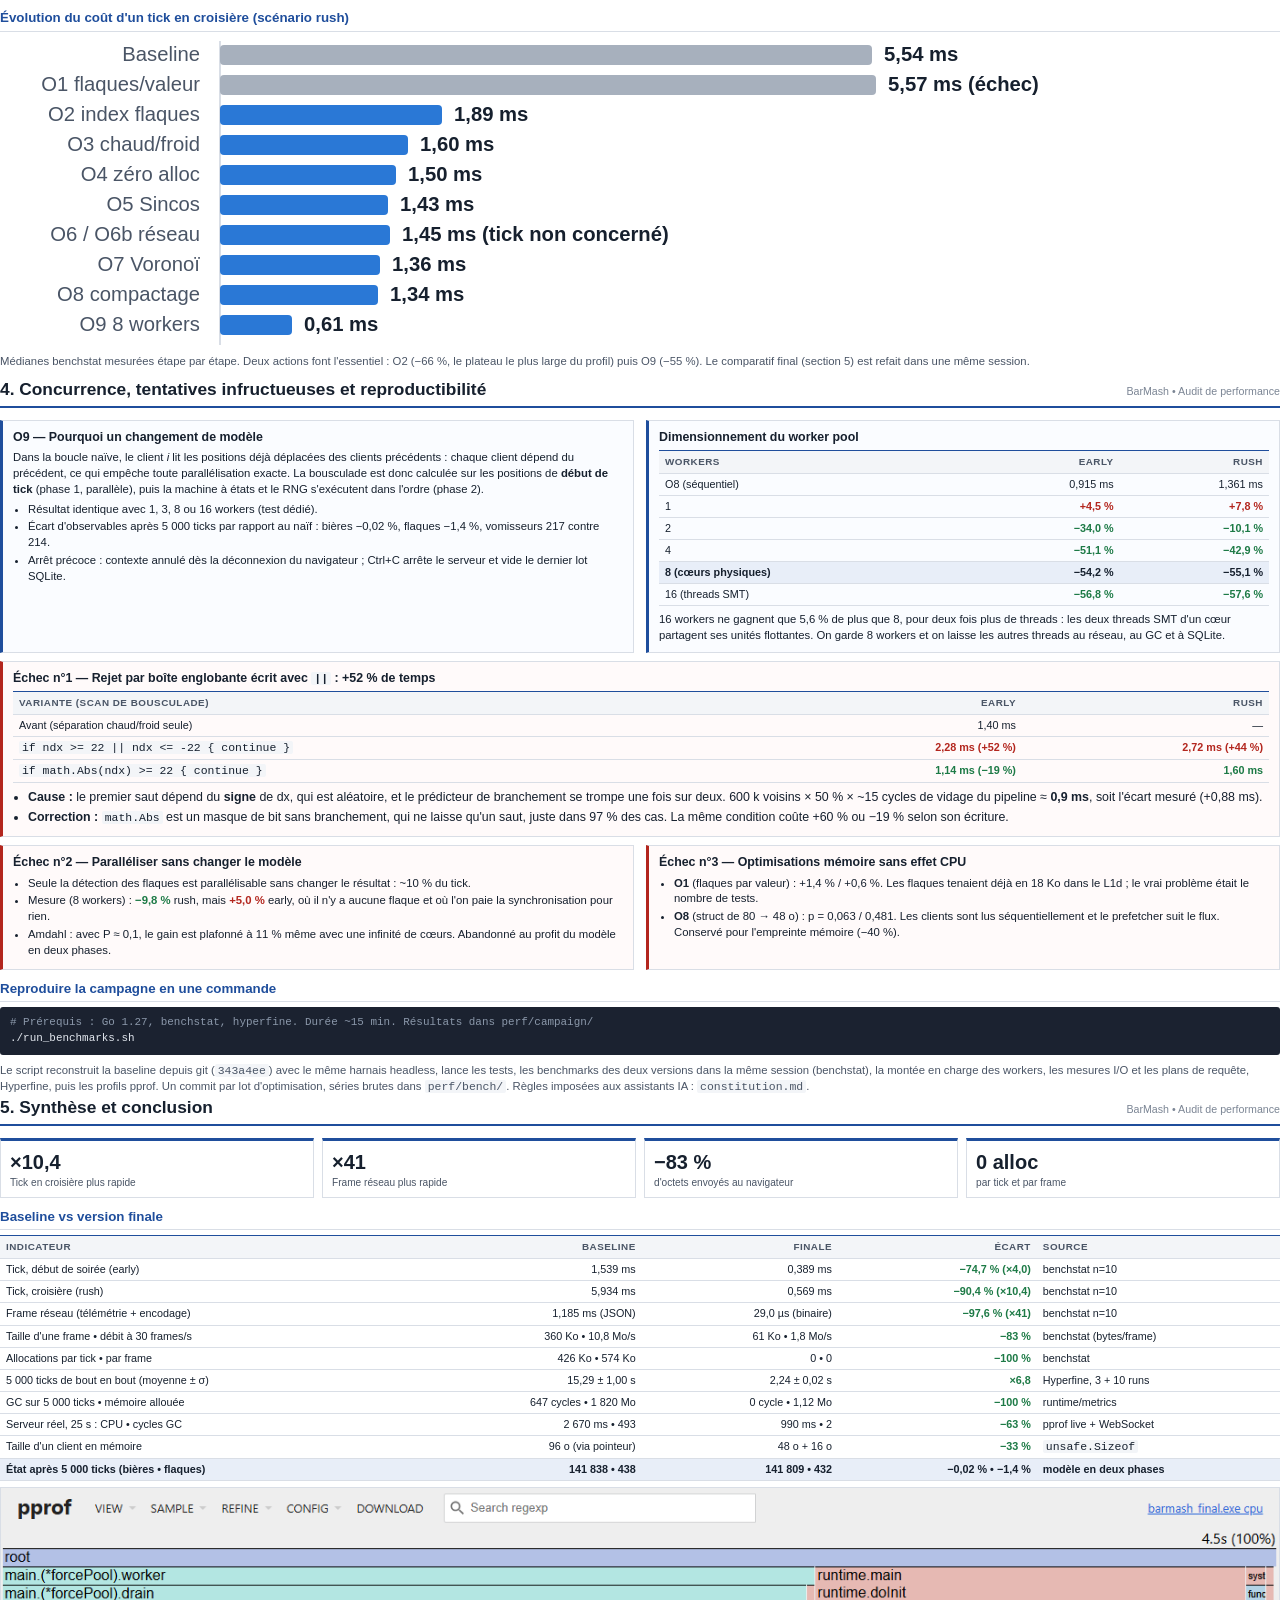
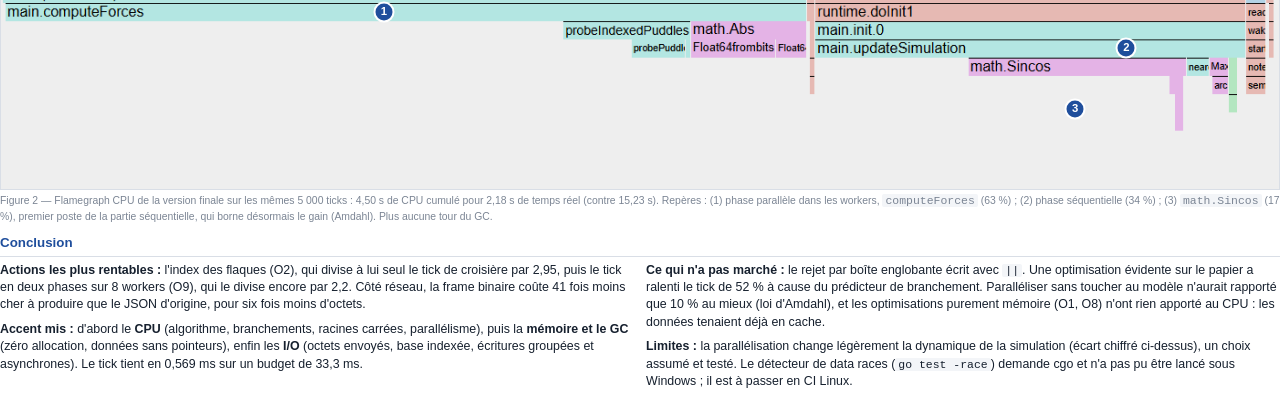
==== commit bf4c0829: "docs: rapport d'audit mis a jour (concurrence, I/O, campagne finale) - Journal par axe du bareme : c" ====
--- a/docs/rapport/rapport.html
+++ b/docs/rapport/rapport.html
@@ -19,7 +19,7 @@
     <div class="summary">
       <b class="label">PÉRIMÈTRE DE L'AUDIT</b>
       <p>BarMash simule une soirée dans un bar : 10 000 clients se déplacent vers 8 comptoirs, boivent, se bousculent et laissent des flaques qui ralentissent leurs voisins. Le serveur calcule un tick toutes les 33,3 ms et pousse l'état complet au navigateur par WebSocket.</p>
-      <p>L'audit part de la version naïve livrée, mesure ses goulots réels, puis applique et vérifie une série d'optimisations. Chaque étape est validée par une empreinte bit à bit de l'état de la simulation : le comportement fonctionnel n'a pas changé d'un octet.</p>
+      <p>L'audit part de la version naïve livrée, mesure ses goulots réels, puis applique et vérifie des optimisations sur trois axes : calcul et mémoire, concurrence, I/O réseau et persistance. Jusqu'à la parallélisation, chaque étape reproduit l'état de la simulation au bit près. La parallélisation impose ensuite un changement de modèle, documenté et vérifié.</p>
     </div>
   </div>
   <div class="footer">
@@ -37,7 +37,7 @@
   <h3>Matériel et logiciel</h3>
   <table>
     <tr><th style="width:24%">Composant</th><th>Spécification</th><th style="width:36%">Impact sur l'audit</th></tr>
-    <tr><td>CPU</td><td>AMD Ryzen 7 9700X (Zen 5) — 8 cœurs / 16 threads, 3,8 GHz (boost 5,5 GHz)</td><td>Boucle de simulation mono-thread : un seul cœur sollicité</td></tr>
+    <tr><td>CPU</td><td>AMD Ryzen 7 9700X (Zen 5) — 8 cœurs / 16 threads, 3,8 GHz (boost 5,5 GHz)</td><td>Baseline mono-thread ; version finale : 8 workers, un par cœur physique</td></tr>
     <tr><td>Caches</td><td>L1d 48 Ko + L1i 32 Ko par cœur • L2 1 Mo par cœur • L3 32 Mo partagé</td><td>Les données chaudes (positions : 160 Ko) tiennent en L2</td></tr>
     <tr><td>Mémoire</td><td>32 Go DDR5-5600 (2 × 16 Go Micron, CL36)</td><td>Pas de contrainte de capacité</td></tr>
     <tr><td>Système</td><td>Windows 11 Professionnel (build 26300), x86_64</td><td>Mesures sous Windows, pas sous Linux</td></tr>
@@ -52,25 +52,26 @@
     <tr><td>Coût d'une frame réseau</td><td>Télémétrie + encodage de la frame complète (10 000 clients, ~360 Ko de JSON)</td><td>idem</td></tr>
     <tr><td>Bout en bout</td><td>Hyperfine sur le binaire en mode headless : 5 000 ticks de simulation, du lancement à la sortie</td><td><code>--warmup 3 --runs 10 -N</code> (sans shell intermédiaire)</td></tr>
     <tr><td>Profils</td><td>pprof CPU et allocations sur les mêmes 5 000 ticks, plus un profil live de 20 s sur le serveur réel</td><td>Échantillonnage 100 Hz</td></tr>
-    <tr><td>Non-régression</td><td>Empreinte FNV-1a de tout l'état (positions, alcoolémie, timers, flaques, RNG) après 4 000 ticks</td><td>Doit rester <code>0xaa36b4f0b73c614c</code></td></tr>
+    <tr><td>I/O</td><td>Frame binaire vs JSON ; SQLite sur disque (WAL) avec 200 000 lignes d'historique ; handler HTTP</td><td>n = 10 • benchstat</td></tr>
+    <tr><td>Non-régression</td><td>Empreinte FNV-1a de tout l'état (positions, alcoolémie, timers, flaques, RNG) après 4 000 ticks</td><td>Jusqu'à O8 : <code>0xaa36…614c</code> (naïf) • depuis O9 : <code>0xfcd1…c638</code>, quel que soit le nombre de workers</td></tr>
   </table>
 
   <h3>Deux scénarios de charge</h3>
   <p>Le premier constat de l'audit concerne le benchmark fourni : il ne mesurait que le début de soirée, quand aucune flaque n'existe. Or les flaques n'apparaissent qu'après ~2 500 ticks et leur coût domine ensuite. Deux scénarios figés ont donc été créés.</p>
   <table>
     <tr><th>Scénario</th><th>État</th><th class="num">Tick naïf</th></tr>
-    <tr><td><b>early</b> — début de soirée</td><td>Tick 0, aucune flaque</td><td class="num">1,645 ms</td></tr>
-    <tr><td><b>rush</b> — régime de croisière</td><td>Tick 5 000, ~450 flaques actives, 214 clients en train de vomir</td><td class="num">5,846 ms</td></tr>
+    <tr><td><b>early</b> — début de soirée</td><td>Tick 0, aucune flaque</td><td class="num">1,539 ms</td></tr>
+    <tr><td><b>rush</b> — régime de croisière</td><td>Tick 5 000, ~450 flaques actives, 214 clients en train de vomir</td><td class="num">5,934 ms</td></tr>
   </table>
 
   <h3>Baseline mesurée avec Hyperfine (5 000 ticks, version naïve)</h3>
   <div class="kpis">
-    <div class="kpi"><div class="v">13,81 s</div><div class="l">Moyenne</div></div>
-    <div class="kpi"><div class="v">13,78 s</div><div class="l">Médiane</div></div>
-    <div class="kpi"><div class="v">± 0,095 s</div><div class="l">Écart-type (σ)</div></div>
-    <div class="kpi"><div class="v">0,0090 s²</div><div class="l">Variance (σ²)</div></div>
-  </div>
-  <p class="small muted">Min 13,71 s • max 13,95 s • coefficient de variation 0,69 %. La dispersion est faible : le protocole (machine au repos, warmup) suffit à isoler le bruit.</p>
+    <div class="kpi"><div class="v">15,29 s</div><div class="l">Moyenne</div></div>
+    <div class="kpi"><div class="v">14,83 s</div><div class="l">Médiane</div></div>
+    <div class="kpi"><div class="v">± 1,00 s</div><div class="l">Écart-type (σ)</div></div>
+    <div class="kpi"><div class="v">1,00 s²</div><div class="l">Variance (σ²)</div></div>
+  </div>
+  <p class="small muted">Min 14,35 s • max 17,11 s • coefficient de variation 6,5 %. La version finale reste à 0,7 % dans la même session (2,24 ± 0,02 s). La dispersion de la baseline vient de quelques runs plus lents (max 17,1 s) : le binaire naïf déclenche 647 cycles de GC concurrents sur les autres cœurs, ce qui le rend sensible aux variations de fréquence. La médiane (14,83 s) sert donc de référence.</p>
 </section>
 
 <!-- ===================================================== 2. DIAGNOSTIC -->
@@ -81,34 +82,34 @@
     <div class="annot">
       <img src="img/flame_baseline.png" alt="Flamegraph CPU de la version naïve">
       <span class="badge ko" style="left:45%;top:53%">1</span>
-      <span class="badge" style="left:81.5%;top:73%">2</span>
-      <span class="badge" style="left:85.6%;top:80%">3</span>
-      <span class="badge ko" style="left:93%;top:68%">4</span>
-    </div>
-    <figcaption>Figure 1 — Flamegraph CPU réel de la version naïve (pprof, 5 000 ticks headless, <code>perf/campaign/baseline_cpu.pprof</code>). Total 14,42 s. Repères : (1) plateau de <code>updateSimulation</code>, où les boucles des flaques et de la bousculade sont écrites en ligne (72,6 % à elles deux) ; (2) <code>Cos</code> / <code>Sin</code> ; (3) <code>makeslice</code> / <code>mallocgc</code> ; (4) tours du GC (<code>bgsweep</code>, <code>gcBgMarkWorker</code>).</figcaption>
+      <span class="badge" style="left:81%;top:73%">2</span>
+      <span class="badge" style="left:84.5%;top:80%">3</span>
+      <span class="badge ko" style="left:92%;top:68%">4</span>
+    </div>
+    <figcaption>Figure 1 — Flamegraph CPU réel de la version naïve (pprof, 5 000 ticks headless, <code>perf/campaign/baseline_cpu.pprof</code>). Total 15,23 s. Repères : (1) plateau de <code>updateSimulation</code>, où les boucles des flaques et de la bousculade sont écrites en ligne (70,6 % à elles deux) ; (2) <code>Cos</code> / <code>Sin</code> ; (3) <code>makeslice</code> / <code>mallocgc</code> ; (4) tours du GC (<code>bgsweep</code>, <code>gcBgMarkWorker</code>).</figcaption>
   </figure>
 
   <p>Le flamegraph ne montre qu'un grand plateau, car les boucles chaudes sont écrites en ligne dans <code>updateSimulation</code>. Le détail vient donc du profil ligne à ligne :</p>
 
   <table>
     <tr><th style="width:4%">Repère</th><th>Zone du hot path</th><th class="num">5 000 ticks</th><th class="num">rush</th><th>Cause identifiée</th></tr>
-    <tr><td>1</td><td><b>Scan des flaques</b> — chaque client teste chaque flaque</td><td class="num"><b>39,5 %</b></td><td class="num"><b>~60 %</b></td><td>O(N × P) : 10 000 × ~450 = 4,5 M tests et racines carrées par tick</td></tr>
-    <tr><td>1</td><td><b>Scan de bousculade</b> — 60 voisins par client</td><td class="num"><b>33,1 %</b></td><td class="num"><b>~33 %</b></td><td>600 k lectures de <code>*Client</code> de 96 o via pointeurs ; <code>math.Sqrt</code> sur tous les voisins</td></tr>
-    <tr><td>2</td><td>Trigonométrie du déplacement</td><td class="num">4,7 %</td><td class="num">~5 %</td><td><code>math.Cos</code> + <code>math.Sin</code> séparés pour chaque client mobile</td></tr>
-    <tr><td>3</td><td>Allocations dans la boucle</td><td class="num">1,9 %</td><td class="num">~2 %</td><td><code>makeslice</code> : <code>make([]BarDistance)</code>, <code>neighborsCrowd</code></td></tr>
-    <tr><td>4</td><td>Garbage Collector (balayage + marquage)</td><td class="num">~5 %</td><td class="num">—</td><td><code>bgsweep</code> 3,4 % + <code>gcBgMarkWorker</code> 1,9 % : conséquence directe de 3</td></tr>
-    <tr><td></td><td>Recherche du bar le plus proche</td><td class="num">2,4 %</td><td class="num">—</td><td>8 racines carrées par client assoiffé</td></tr>
-  </table>
-  <p class="small muted">Part du temps CPU total (14,42 s) attribuée ligne à ligne avec <code>pprof -top -lines</code>. Le scan des flaques pèse moins sur 5 000 ticks parce que la première moitié de la soirée n'en contient aucune.</p>
+    <tr><td>1</td><td><b>Scan des flaques</b> — chaque client teste chaque flaque</td><td class="num"><b>38,6 %</b></td><td class="num"><b>~60 %</b></td><td>O(N × P) : 10 000 × ~450 = 4,5 M tests et racines carrées par tick</td></tr>
+    <tr><td>1</td><td><b>Scan de bousculade</b> — 60 voisins par client</td><td class="num"><b>32,0 %</b></td><td class="num"><b>~33 %</b></td><td>600 k lectures de <code>*Client</code> de 96 o via pointeurs ; <code>math.Sqrt</code> sur tous les voisins</td></tr>
+    <tr><td>2</td><td>Trigonométrie du déplacement</td><td class="num">5,4 %</td><td class="num">~5 %</td><td><code>math.Cos</code> + <code>math.Sin</code> séparés pour chaque client mobile</td></tr>
+    <tr><td>3</td><td>Allocations dans la boucle</td><td class="num">2,3 %</td><td class="num">~2 %</td><td><code>makeslice</code> : <code>make([]BarDistance)</code>, <code>neighborsCrowd</code></td></tr>
+    <tr><td>4</td><td>Garbage Collector (balayage + marquage)</td><td class="num">4,7 %</td><td class="num">—</td><td><code>bgsweep</code> 3,8 % + <code>gcBgMarkWorker</code> 0,9 % : conséquence directe de 3</td></tr>
+    <tr><td></td><td>Recherche du bar le plus proche</td><td class="num">2,9 %</td><td class="num">—</td><td>8 racines carrées par client assoiffé</td></tr>
+  </table>
+  <p class="small muted">Part du temps CPU total (15,23 s) attribuée ligne à ligne avec <code>pprof -top -lines</code>. Le scan des flaques pèse moins sur 5 000 ticks parce que la première moitié de la soirée n'en contient aucune.</p>
 
   <h3>Mémoire et Garbage Collector</h3>
   <table>
     <tr><th>Indicateur (version naïve)</th><th class="num">Valeur</th><th>Origine</th></tr>
-    <tr><td>Allocations par tick</td><td class="num">423 Ko • 3 385 allocs</td><td><code>make([]BarDistance, len(bars))</code> par client assoiffé (taille non constante → tas)</td></tr>
-    <tr><td>Allocations par frame réseau</td><td class="num">603 Ko • 7 allocs</td><td><code>[]ClientPoint</code> + <code>json.Marshal</code> + conversion <code>string(data)</code></td></tr>
-    <tr><td>Coût d'une frame réseau</td><td class="num">1,224 ms</td><td>Réflexion de <code>encoding/json</code> sur 10 000 structures</td></tr>
-    <tr><td>5 000 ticks sans serveur</td><td class="num">697 cycles GC • 1 820 Mo alloués</td><td>Soit ~364 Ko de déchets par tick, collectés en continu (repère 4)</td></tr>
-    <tr><td>Serveur réel, 25 s</td><td class="num">528 cycles GC • 1 611 Mo alloués</td><td>S'y ajoute <code>runtime.ReadMemStats</code> (pause Stop-The-World) à chaque tick</td></tr>
+    <tr><td>Allocations par tick</td><td class="num">426 Ko • 3 405 allocs</td><td><code>make([]BarDistance, len(bars))</code> par client assoiffé (taille non constante → tas)</td></tr>
+    <tr><td>Allocations par frame réseau</td><td class="num">574 Ko • 6 allocs</td><td><code>[]ClientPoint</code> + <code>json.Marshal</code> + conversion <code>string(data)</code></td></tr>
+    <tr><td>Coût d'une frame réseau</td><td class="num">1,185 ms</td><td>Réflexion de <code>encoding/json</code> sur 10 000 structures</td></tr>
+    <tr><td>5 000 ticks sans serveur</td><td class="num">647 cycles GC • 1 820 Mo alloués</td><td>Soit ~364 Ko de déchets par tick, collectés en continu (repère 4)</td></tr>
+    <tr><td>Serveur réel, 25 s</td><td class="num">493 cycles GC</td><td>S'y ajoute <code>runtime.ReadMemStats</code> (pause Stop-The-World) à chaque tick</td></tr>
   </table>
 
   <div class="box note">
@@ -125,49 +126,81 @@
 <section class="page">
   <div class="runhead"><h2>3. Journal d'optimisation</h2><span>BarMash • Audit de performance</span></div>
 
-  <p>Les actions sont ordonnées selon la loi d'Amdahl : d'abord la zone qui pèse le plus. Chaque ligne correspond à un commit et à une série benchstat (n = 10) comparée à l'étape précédente. Les écarts non significatifs (p ≥ 0,05) sont notés « ~ ».</p>
-
-  <table>
-    <tr><th style="width:5%">#</th><th style="width:25%">Action</th><th>Hypothèse matérielle</th><th class="num" style="width:11%">early</th><th class="num" style="width:11%">rush</th><th style="width:9%">Verdict</th></tr>
-    <tr><td colspan="6" style="background:var(--soft);font-weight:700;font-size:8pt">Calcul CPU et algorithmique</td></tr>
+  <p>Les actions sont ordonnées selon la loi d'Amdahl, en commençant par la zone qui pèse le plus. Chaque ligne correspond à un commit et à une série benchstat (n = 10) comparée à l'étape précédente. « ~ » signale un écart non significatif (p ≥ 0,05).</p>
+
+  <table class="compact">
+    <tr><th style="width:5%">#</th><th style="width:27%">Action</th><th>Hypothèse matérielle</th><th class="num" style="width:10%">early</th><th class="num" style="width:10%">rush</th><th style="width:8%">Verdict</th></tr>
+    <tr><td colspan="6" style="background:var(--soft);font-weight:700;font-size:7.8pt">Calcul CPU et algorithmique</td></tr>
     <tr><td>O2</td><td>Index spatial des flaques (grille 32 × 32, tri par comptage)</td><td>4,5 M tests → ~4 candidats par client</td><td class="num">~</td><td class="num gain">−66,1 %</td><td><span class="tag ok">retenu</span></td></tr>
     <tr><td>O5</td><td><code>math.Sincos</code> au lieu de <code>Cos</code> + <code>Sin</code></td><td>Une seule réduction d'argument</td><td class="num gain">−8,2 %</td><td class="num gain">−4,6 %</td><td><span class="tag ok">retenu</span></td></tr>
     <tr><td>O7</td><td>Table précalculée du bar le plus proche (zones de Voronoï)</td><td>8 racines carrées → 1 ; table de 6,4 Ko en L1</td><td class="num gain">−8,9 %</td><td class="num gain">−6,2 %</td><td><span class="tag ok">retenu</span></td></tr>
-    <tr><td colspan="6" style="background:var(--soft);font-weight:700;font-size:8pt">Mémoire et localité de cache</td></tr>
+    <tr><td colspan="6" style="background:var(--soft);font-weight:700;font-size:7.8pt">Mémoire et localité de cache</td></tr>
     <tr><td>O1</td><td>Flaques stockées par valeur, expiration FIFO</td><td>Supprimer les sauts de pointeurs</td><td class="num loss">+1,4 %</td><td class="num loss">+0,6 %</td><td><span class="tag ko">échec</span></td></tr>
-    <tr><td>O3</td><td>Positions isolées dans un tableau contigu de 16 o + rejet rapide par boîte englobante</td><td>160 Ko en L2, 4 positions par ligne de 64 o ; 97 % des voisins rejetés sans <code>Sqrt</code></td><td class="num gain">−21,0 %</td><td class="num gain">−15,5 %</td><td><span class="tag ok">retenu</span></td></tr>
+    <tr><td>O3</td><td>Positions dans un tableau contigu de 16 o + rejet par boîte englobante</td><td>160 Ko en L2 ; 97 % des voisins rejetés sans <code>Sqrt</code></td><td class="num gain">−21,0 %</td><td class="num gain">−15,5 %</td><td><span class="tag ok">retenu</span></td></tr>
     <tr><td>O4</td><td>Suppression des allocations par tick</td><td>Plus de pression GC dans la boucle</td><td class="num gain">−9,9 %</td><td class="num gain">−6,1 %</td><td><span class="tag ok">0 alloc</span></td></tr>
     <tr><td>O8</td><td>Compactage de <code>Client</code> : 80 o → 48 o (tri des champs, types réduits)</td><td>Clients + positions (640 Ko) dans le L2</td><td class="num">~</td><td class="num">~</td><td><span class="tag na">neutre</span></td></tr>
-    <tr><td colspan="6" style="background:var(--soft);font-weight:700;font-size:8pt">I/O réseau</td></tr>
-    <tr><td>O6</td><td>Encodeur JSON écrit à la main dans un buffer réutilisé, <code>runtime/metrics</code>, écriture WebSocket directe</td><td>0 déchet par frame, plus de pause Stop-The-World</td><td colspan="2" class="num gain">frame −66,5 %</td><td><span class="tag ok">retenu</span></td></tr>
+    <tr><td colspan="6" style="background:var(--soft);font-weight:700;font-size:7.8pt">Concurrence et scalabilité CPU</td></tr>
+    <tr><td>O9</td><td>Tick en deux phases : forces calculées en parallèle par 8 workers, machine à états séquentielle</td><td>Phase parallèle ≈ 60 % du tick ; distribution par compteur atomique, sans verrou ni faux partage</td><td class="num gain">−54,2 %</td><td class="num gain">−55,1 %</td><td><span class="tag ok">retenu</span></td></tr>
+    <tr><td colspan="6" style="background:var(--soft);font-weight:700;font-size:7.8pt">I/O réseau et persistance</td></tr>
+    <tr><td>O6</td><td>Encodeur JSON écrit à la main, buffer réutilisé, <code>runtime/metrics</code></td><td>0 déchet par frame, plus de pause Stop-The-World</td><td colspan="2" class="num gain">frame −66,5 %</td><td><span class="tag ok">retenu</span></td></tr>
     <tr><td>O6b</td><td>Table des entiers 0..2047 précalculée</td><td>40 000 entiers écrits en un store de 4 o</td><td colspan="2" class="num gain">frame −60,5 %</td><td><span class="tag ok">retenu</span></td></tr>
-  </table>
-  <p class="small muted">Contrôles systématiques : empreinte bit à bit inchangée à chaque étape ; frame octet-identique à <code>encoding/json</code> (le front n'a pas été modifié) ; index, table de Voronoï et <code>Sincos</code> comparés à l'implémentation naïve sur plusieurs millions de points.</p>
+    <tr><td>O10</td><td>Frame binaire à champs fixes (6 o par client)</td><td>~6 × moins d'octets à écrire et à envoyer</td><td colspan="2" class="num gain">−78 % • 360 → 61 Ko</td><td><span class="tag ok">retenu</span></td></tr>
+    <tr><td rowspan="3">O11</td><td>Historique SQLite : insertions groupées en transaction</td><td>1 commit pour 100 lignes au lieu de 100</td><td colspan="2" class="num gain">36,1 → 3,6 µs/ligne</td><td><span class="tag ok">×10</span></td></tr>
+    <tr><td>Index composite <code>(session_id, tick)</code></td><td><code>SCAN</code> de 200 000 lignes → <code>SEARCH USING INDEX</code></td><td colspan="2" class="num gain">11,47 → 0,28 ms</td><td><span class="tag ok">×40</span></td></tr>
+    <tr><td><code>sync.Pool</code> sur le buffer de réponse <code>/api/history</code></td><td>Buffer déjà dimensionné, réutilisé d'une requête à l'autre</td><td colspan="2" class="num gain">559 → 57 Ko/requête</td><td><span class="tag ok">−90 %</span></td></tr>
+  </table>
+  <p class="small muted">Contrôles : empreinte bit à bit identique au naïf jusqu'à O8, puis invariante au nombre de workers ; frame JSON octet-identique à <code>encoding/json</code> ; frame binaire décodée et comparée à l'état ; index, table de Voronoï et <code>Sincos</code> comparés à l'implémentation naïve sur des millions de points.</p>
 
   <h3>Évolution du coût d'un tick en croisière (scénario rush)</h3>
-  <svg class="chart" viewBox="0 0 640 190" width="100%" role="img" aria-label="Temps par tick en croisière à chaque étape">
-    <g transform="translate(0,4)">
+  <svg class="chart" viewBox="0 0 640 156" width="100%" role="img" aria-label="Temps par tick en croisière à chaque étape">
+    <g transform="translate(0,2)">
       <!-- échelle : 58,9 px par ms, origine x=110 -->
-      <line class="axis" x1="110" y1="0" x2="110" y2="180"/>
-      <g><text x="100" y="12" text-anchor="end">Baseline</text><rect x="110" y="3" width="326" height="12" rx="2" fill="#a7b0bd"/><text class="val" x="442" y="12">5,54 ms</text></g>
-      <g><text x="100" y="31" text-anchor="end">O1 flaques/valeur</text><rect x="110" y="22" width="328" height="12" rx="2" fill="#a7b0bd"/><text class="val" x="444" y="31">5,57 ms (échec)</text></g>
-      <g><text x="100" y="50" text-anchor="end">O2 index flaques</text><rect x="110" y="41" width="111" height="12" rx="2" fill="#2a78d6"/><text class="val" x="227" y="50">1,89 ms</text></g>
-      <g><text x="100" y="69" text-anchor="end">O3 chaud/froid</text><rect x="110" y="60" width="94" height="12" rx="2" fill="#2a78d6"/><text class="val" x="210" y="69">1,60 ms</text></g>
-      <g><text x="100" y="88" text-anchor="end">O4 zéro alloc</text><rect x="110" y="79" width="88" height="12" rx="2" fill="#2a78d6"/><text class="val" x="204" y="88">1,50 ms</text></g>
-      <g><text x="100" y="107" text-anchor="end">O5 Sincos</text><rect x="110" y="98" width="84" height="12" rx="2" fill="#2a78d6"/><text class="val" x="200" y="107">1,43 ms</text></g>
-      <g><text x="100" y="126" text-anchor="end">O6 / O6b réseau</text><rect x="110" y="117" width="85" height="12" rx="2" fill="#2a78d6"/><text class="val" x="201" y="126">1,45 ms (tick non concerné)</text></g>
-      <g><text x="100" y="145" text-anchor="end">O7 Voronoï</text><rect x="110" y="136" width="80" height="12" rx="2" fill="#2a78d6"/><text class="val" x="196" y="145">1,36 ms</text></g>
-      <g><text x="100" y="164" text-anchor="end">O8 compactage</text><rect x="110" y="155" width="79" height="12" rx="2" fill="#2a78d6"/><text class="val" x="195" y="164">1,34 ms</text></g>
+      <line class="axis" x1="110" y1="0" x2="110" y2="152"/>
+      <g><text x="100" y="10" text-anchor="end">Baseline</text><rect x="110" y="2" width="326" height="10" rx="2" fill="#a7b0bd"/><text class="val" x="442" y="10">5,54 ms</text></g>
+      <g><text x="100" y="25" text-anchor="end">O1 flaques/valeur</text><rect x="110" y="17" width="328" height="10" rx="2" fill="#a7b0bd"/><text class="val" x="444" y="25">5,57 ms (échec)</text></g>
+      <g><text x="100" y="40" text-anchor="end">O2 index flaques</text><rect x="110" y="32" width="111" height="10" rx="2" fill="#2a78d6"/><text class="val" x="227" y="40">1,89 ms</text></g>
+      <g><text x="100" y="55" text-anchor="end">O3 chaud/froid</text><rect x="110" y="47" width="94" height="10" rx="2" fill="#2a78d6"/><text class="val" x="210" y="55">1,60 ms</text></g>
+      <g><text x="100" y="70" text-anchor="end">O4 zéro alloc</text><rect x="110" y="62" width="88" height="10" rx="2" fill="#2a78d6"/><text class="val" x="204" y="70">1,50 ms</text></g>
+      <g><text x="100" y="85" text-anchor="end">O5 Sincos</text><rect x="110" y="77" width="84" height="10" rx="2" fill="#2a78d6"/><text class="val" x="200" y="85">1,43 ms</text></g>
+      <g><text x="100" y="100" text-anchor="end">O6 / O6b réseau</text><rect x="110" y="92" width="85" height="10" rx="2" fill="#2a78d6"/><text class="val" x="201" y="100">1,45 ms (tick non concerné)</text></g>
+      <g><text x="100" y="115" text-anchor="end">O7 Voronoï</text><rect x="110" y="107" width="80" height="10" rx="2" fill="#2a78d6"/><text class="val" x="196" y="115">1,36 ms</text></g>
+      <g><text x="100" y="130" text-anchor="end">O8 compactage</text><rect x="110" y="122" width="79" height="10" rx="2" fill="#2a78d6"/><text class="val" x="195" y="130">1,34 ms</text></g>
+      <g><text x="100" y="145" text-anchor="end">O9 8 workers</text><rect x="110" y="137" width="36" height="10" rx="2" fill="#2a78d6"/><text class="val" x="152" y="145">0,61 ms</text></g>
     </g>
   </svg>
-  <p class="small muted">Valeurs médianes benchstat, mesurées étape par étape pendant le développement. L'essentiel du gain (−66 %) vient d'une seule action, O2 : c'était le plateau le plus large du profil. Le comparatif final de la section 5 est refait dans une même session, d'où de légers écarts avec ces valeurs.</p>
-</section>
-
-<!-- ===================================================== 4. ÉCHECS + REPRO -->
-<section class="page">
-  <div class="runhead"><h2>4. Tentatives infructueuses et reproductibilité</h2><span>BarMash • Audit de performance</span></div>
-
-  <div class="box ko">
+  <p class="small muted">Médianes benchstat mesurées étape par étape. Deux actions font l'essentiel : O2 (−66 %, le plateau le plus large du profil) puis O9 (−55 %). Le comparatif final (section 5) est refait dans une même session.</p>
+</section>
+
+<!-- ===================================================== 4. CONCURRENCE, ÉCHECS, REPRO -->
+<section class="page">
+  <div class="runhead"><h2>4. Concurrence, tentatives infructueuses et reproductibilité</h2><span>BarMash • Audit de performance</span></div>
+
+  <div class="two">
+    <div class="box note">
+      <h4>O9 — Pourquoi un changement de modèle</h4>
+      <p class="small" style="margin:0 0 4px">Dans la boucle naïve, le client <i>i</i> lit les positions déjà déplacées des clients précédents : chaque client dépend du précédent, ce qui empêche toute parallélisation exacte. La bousculade est donc calculée sur les positions de <b>début de tick</b> (phase 1, parallèle), puis la machine à états et le RNG s'exécutent dans l'ordre (phase 2).</p>
+      <ul class="small">
+        <li>Résultat identique avec 1, 3, 8 ou 16 workers (test dédié).</li>
+        <li>Écart d'observables après 5 000 ticks par rapport au naïf : bières −0,02 %, flaques −1,4 %, vomisseurs 217 contre 214.</li>
+        <li>Arrêt précoce : contexte annulé dès la déconnexion du navigateur ; Ctrl+C arrête le serveur et vide le dernier lot SQLite.</li>
+      </ul>
+    </div>
+    <div class="box note">
+      <h4>Dimensionnement du worker pool</h4>
+      <table>
+        <tr><th>Workers</th><th class="num">early</th><th class="num">rush</th></tr>
+        <tr><td>O8 (séquentiel)</td><td class="num">0,915 ms</td><td class="num">1,361 ms</td></tr>
+        <tr><td>1</td><td class="num loss">+4,5 %</td><td class="num loss">+7,8 %</td></tr>
+        <tr><td>2</td><td class="num gain">−34,0 %</td><td class="num gain">−10,1 %</td></tr>
+        <tr><td>4</td><td class="num gain">−51,1 %</td><td class="num gain">−42,9 %</td></tr>
+        <tr class="total"><td>8 (cœurs physiques)</td><td class="num">−54,2 %</td><td class="num">−55,1 %</td></tr>
+        <tr><td>16 (threads SMT)</td><td class="num gain">−56,8 %</td><td class="num gain">−57,6 %</td></tr>
+      </table>
+      <p class="small" style="margin:0">16 workers ne gagnent que 5,6 % de plus que 8, pour deux fois plus de threads : les deux threads SMT d'un cœur partagent ses unités flottantes. On garde 8 workers et on laisse les autres threads au réseau, au GC et à SQLite.</p>
+    </div>
+  </div>
+
+  <div class="box ko" style="margin-top:8px">
     <h4>Échec n°1 — Rejet par boîte englobante écrit avec <code>||</code> : +52 % de temps</h4>
     <table>
       <tr><th>Variante (scan de bousculade)</th><th class="num">early</th><th class="num">rush</th></tr>
@@ -176,48 +209,33 @@
       <tr><td><code>if math.Abs(ndx) &gt;= 22 { continue }</code></td><td class="num gain">1,14 ms (−19 %)</td><td class="num gain">1,60 ms</td></tr>
     </table>
     <ul>
-      <li><b>Hypothèse :</b> éviter la racine carrée sur les voisins lointains. Mesuré : 97 % des voisins sont éliminés dès le premier test.</li>
-      <li><b>Cause :</b> le premier saut dépend du <b>signe</b> de dx, qui est aléatoire. Le prédicteur de branchement se trompe une fois sur deux : 600 k voisins × 50 % × ~15 cycles de vidage du pipeline ≈ <b>0,9 ms</b>, soit exactement l'écart mesuré (+0,88 ms).</li>
-      <li><b>Correction :</b> <code>math.Abs</code> est un simple masque de bit, sans branchement. Il ne reste qu'un saut, juste dans 97 % des cas. La même condition logique coûte +60 % ou −19 % selon son écriture.</li>
+      <li><b>Cause :</b> le premier saut dépend du <b>signe</b> de dx, qui est aléatoire, et le prédicteur de branchement se trompe une fois sur deux. 600 k voisins × 50 % × ~15 cycles de vidage du pipeline ≈ <b>0,9 ms</b>, soit l'écart mesuré (+0,88 ms).</li>
+      <li><b>Correction :</b> <code>math.Abs</code> est un masque de bit sans branchement, qui ne laisse qu'un saut, juste dans 97 % des cas. La même condition coûte +60 % ou −19 % selon son écriture.</li>
     </ul>
   </div>
 
   <div class="two" style="margin-top:8px">
     <div class="box ko">
-      <h4>Échec n°2 — O1 : flaques par valeur (gain nul)</h4>
-      <ul>
-        <li>Hypothèse : les ~450 <code>*VomitPuddle</code> dispersés provoquent des défauts de cache.</li>
-        <li>Mesure : <span class="loss">+1,4 %</span> early, <span class="loss">+0,6 %</span> rush (p &lt; 0,01).</li>
-        <li>Cause : les flaques étaient allouées à la suite et tiennent en 18 Ko, donc dans le L1d (48 Ko). Le problème était le nombre de tests, réglé ensuite par O2.</li>
+      <h4>Échec n°2 — Paralléliser sans changer le modèle</h4>
+      <ul class="small">
+        <li>Seule la détection des flaques est parallélisable sans changer le résultat : ~10 % du tick.</li>
+        <li>Mesure (8 workers) : <span class="gain">−9,8 %</span> rush, mais <span class="loss">+5,0 %</span> early, où il n'y a aucune flaque et où l'on paie la synchronisation pour rien.</li>
+        <li>Amdahl : avec P ≈ 0,1, le gain est plafonné à 11 % même avec une infinité de cœurs. Abandonné au profit du modèle en deux phases.</li>
       </ul>
     </div>
     <div class="box ko">
-      <h4>Échec n°3 — O8 : struct de 80 o → 48 o (neutre)</h4>
-      <ul>
-        <li>Hypothèse : tenir clients + positions dans le L2.</li>
-        <li>Mesure : early p = 0,063, rush p = 0,481 → pas d'effet.</li>
-        <li>Cause : les clients sont lus <b>séquentiellement</b> ; le prefetcher suit le flux et l'ancien jeu (960 Ko) tenait déjà en L2. Conservé pour l'empreinte mémoire (−40 %).</li>
+      <h4>Échec n°3 — Optimisations mémoire sans effet CPU</h4>
+      <ul class="small">
+        <li><b>O1</b> (flaques par valeur) : +1,4 % / +0,6 %. Les flaques tenaient déjà en 18 Ko dans le L1d ; le vrai problème était le nombre de tests.</li>
+        <li><b>O8</b> (struct de 80 → 48 o) : p = 0,063 / 0,481. Les clients sont lus séquentiellement et le prefetcher suit le flux. Conservé pour l'empreinte mémoire (−40 %).</li>
       </ul>
     </div>
   </div>
 
-  <div class="box note" style="margin-top:8px">
-    <h4>Biais de mesure repéré : alignement du code</h4>
-    <p class="small" style="margin:0">Après O6, le tick early a pris +2,8 % alors que la boucle n'avait pas changé. Un A/B entrelacé des deux binaires confirme l'écart (p = 0,000), et la comparaison du code machine montre que seuls le padding (<code>NOP</code>) et un pas d'adresse ont bougé : la boucle chaude a été réalignée. C'est un effet de placement du code, pas un effet algorithmique. D'où la règle suivie ensuite : comparer en A/B entrelacé dès que l'écart attendu est sous ~5 %.</p>
-  </div>
-
   <h3>Reproduire la campagne en une commande</h3>
-<pre><span class="c"># Prérequis : Go 1.27, benchstat, hyperfine. Durée ~10 min.</span>
+<pre><span class="c"># Prérequis : Go 1.27, benchstat, hyperfine. Durée ~15 min. Résultats dans perf/campaign/</span>
 ./run_benchmarks.sh</pre>
-  <table>
-    <tr><th style="width:8%">Étape</th><th>Ce que fait le script</th><th style="width:34%">Sortie (<code>perf/campaign/</code>)</th></tr>
-    <tr><td>1–2</td><td>Reconstruit la baseline depuis git (<code>343a4ee</code>) dans un worktree et compile les deux binaires avec le même harnais headless</td><td><code>environment.txt</code></td></tr>
-    <tr><td>3</td><td>Tests : empreinte bit à bit et oracles d'équivalence</td><td><code>tests.txt</code></td></tr>
-    <tr><td>4</td><td>Benchmarks Go baseline et final dans la même session, puis benchstat</td><td><code>bench_*.txt</code>, <code>benchstat.txt</code></td></tr>
-    <tr><td>5</td><td>Hyperfine sur 5 000 ticks + vérification que l'état final est identique</td><td><code>hyperfine.json/.md</code>, <code>state_*.txt</code></td></tr>
-    <tr><td>6</td><td>Profils pprof CPU et allocations des deux versions</td><td><code>*_cpu.pprof</code>, <code>*_allocs.pprof</code></td></tr>
-  </table>
-  <p class="small muted">Historique complet : un commit par action, avec ses séries brutes dans <code>perf/bench/</code>. Les règles imposées aux assistants IA utilisés pendant le projet sont dans <code>constitution.md</code> à la racine du dépôt.</p>
+  <p class="small muted" style="margin:0">Le script reconstruit la baseline depuis git (<code>343a4ee</code>) avec le même harnais headless, lance les tests, les benchmarks des deux versions dans la même session (benchstat), la montée en charge des workers, les mesures I/O et les plans de requête, Hyperfine, puis les profils pprof. Un commit par lot d'optimisation, séries brutes dans <code>perf/bench/</code>. Règles imposées aux assistants IA : <code>constitution.md</code>.</p>
 </section>
 
 <!-- ===================================================== 5. SYNTHÈSE -->
@@ -225,47 +243,46 @@
   <div class="runhead"><h2>5. Synthèse et conclusion</h2><span>BarMash • Audit de performance</span></div>
 
   <div class="kpis">
-    <div class="kpi"><div class="v">×4,5</div><div class="l">Tick en croisière plus rapide</div></div>
-    <div class="kpi"><div class="v">×9,9</div><div class="l">Frame réseau plus rapide</div></div>
+    <div class="kpi"><div class="v">×10,4</div><div class="l">Tick en croisière plus rapide</div></div>
+    <div class="kpi"><div class="v">×41</div><div class="l">Frame réseau plus rapide</div></div>
+    <div class="kpi"><div class="v">−83 %</div><div class="l">d'octets envoyés au navigateur</div></div>
     <div class="kpi"><div class="v">0 alloc</div><div class="l">par tick et par frame</div></div>
-    <div class="kpi"><div class="v">528 → 4</div><div class="l">cycles GC en 25 s de service</div></div>
   </div>
 
   <h3>Baseline vs version finale</h3>
   <table>
-    <tr><th style="width:33%">Indicateur</th><th class="num">Baseline</th><th class="num">Finale</th><th class="num">Écart</th><th style="width:20%">Source</th></tr>
-    <tr><td>Tick, début de soirée (early)</td><td class="num">1,645 ms</td><td class="num">0,912 ms</td><td class="num gain">−44,5 %</td><td>benchstat n=10, p=0,000</td></tr>
-    <tr><td>Tick, croisière (rush)</td><td class="num">5,846 ms</td><td class="num">1,297 ms</td><td class="num gain">−77,8 % (×4,5)</td><td>benchstat n=10, p=0,000</td></tr>
-    <tr><td>Frame réseau (télémétrie + encodage)</td><td class="num">1,224 ms</td><td class="num">0,123 ms</td><td class="num gain">−89,9 % (×9,9)</td><td>benchstat n=10, p=0,000</td></tr>
-    <tr><td>Allocations par tick</td><td class="num">423 Ko • 3 385</td><td class="num">0 • 0</td><td class="num gain">−100 %</td><td>benchstat</td></tr>
-    <tr><td>Allocations par frame</td><td class="num">603 Ko • 7</td><td class="num">0 • 0</td><td class="num gain">−100 %</td><td>benchstat</td></tr>
-    <tr><td>5 000 ticks de bout en bout (moyenne ± σ)</td><td class="num">13,81 ± 0,09 s</td><td class="num">5,55 ± 0,02 s</td><td class="num gain">×2,49</td><td>Hyperfine, 3 warmup + 10 runs</td></tr>
-    <tr><td>GC sur 5 000 ticks • mémoire allouée cumulée</td><td class="num">697 cycles • 1 820 Mo</td><td class="num">0 cycle • 0,94 Mo</td><td class="num gain">−100 %</td><td>runtime/metrics (headless)</td></tr>
-    <tr><td>Serveur réel, 25 s : CPU consommé • cycles GC</td><td class="num">2 610 ms • 528</td><td class="num">840 ms • 4</td><td class="num gain">−68 %</td><td>pprof live + client WebSocket</td></tr>
-    <tr><td>Taille d'un client en mémoire</td><td class="num">96 o (via pointeur)</td><td class="num">48 o + 16 o (position)</td><td class="num gain">−33 %</td><td><code>unsafe.Sizeof</code></td></tr>
-    <tr class="total"><td>État de la simulation après 5 000 ticks</td><td class="num" colspan="2">6 052 sobres • 214 vomisseurs • 438 flaques • 141 838 bières</td><td class="num">identique</td><td>empreinte bit à bit</td></tr>
+    <tr><th style="width:31%">Indicateur</th><th class="num">Baseline</th><th class="num">Finale</th><th class="num">Écart</th><th style="width:19%">Source</th></tr>
+    <tr><td>Tick, début de soirée (early)</td><td class="num">1,539 ms</td><td class="num">0,389 ms</td><td class="num gain">−74,7 % (×4,0)</td><td>benchstat n=10</td></tr>
+    <tr><td>Tick, croisière (rush)</td><td class="num">5,934 ms</td><td class="num">0,569 ms</td><td class="num gain">−90,4 % (×10,4)</td><td>benchstat n=10</td></tr>
+    <tr><td>Frame réseau (télémétrie + encodage)</td><td class="num">1,185 ms (JSON)</td><td class="num">29,0 µs (binaire)</td><td class="num gain">−97,6 % (×41)</td><td>benchstat n=10</td></tr>
+    <tr><td>Taille d'une frame • débit à 30 frames/s</td><td class="num">360 Ko • 10,8 Mo/s</td><td class="num">61 Ko • 1,8 Mo/s</td><td class="num gain">−83 %</td><td>benchstat (bytes/frame)</td></tr>
+    <tr><td>Allocations par tick • par frame</td><td class="num">426 Ko • 574 Ko</td><td class="num">0 • 0</td><td class="num gain">−100 %</td><td>benchstat</td></tr>
+    <tr><td>5 000 ticks de bout en bout (moyenne ± σ)</td><td class="num">15,29 ± 1,00 s</td><td class="num">2,24 ± 0,02 s</td><td class="num gain">×6,8</td><td>Hyperfine, 3 + 10 runs</td></tr>
+    <tr><td>GC sur 5 000 ticks • mémoire allouée</td><td class="num">647 cycles • 1 820 Mo</td><td class="num">0 cycle • 1,12 Mo</td><td class="num gain">−100 %</td><td>runtime/metrics</td></tr>
+    <tr><td>Serveur réel, 25 s : CPU • cycles GC</td><td class="num">2 670 ms • 493</td><td class="num">990 ms • 2</td><td class="num gain">−63 %</td><td>pprof live + WebSocket</td></tr>
+    <tr><td>Taille d'un client en mémoire</td><td class="num">96 o (via pointeur)</td><td class="num">48 o + 16 o</td><td class="num gain">−33 %</td><td><code>unsafe.Sizeof</code></td></tr>
+    <tr class="total"><td>État après 5 000 ticks (bières • flaques)</td><td class="num">141 838 • 438</td><td class="num">141 809 • 432</td><td class="num">−0,02 % • −1,4 %</td><td>modèle en deux phases</td></tr>
   </table>
 
   <figure style="margin-top:4px">
     <div class="annot">
       <img src="img/flame_final.png" alt="Flamegraph CPU de la version finale">
-      <span class="badge" style="left:30%;top:53%">1</span>
-      <span class="badge" style="left:67%;top:73%">2</span>
-      <span class="badge" style="left:86.7%;top:80%">5</span>
-      <span class="note" style="left:72%;top:38%">plus de tour GC à droite</span>
-    </div>
-    <figcaption>Figure 2 — Flamegraph CPU de la version finale, sur les mêmes 5 000 ticks (total 5,31 s contre 14,42 s). Repères : (1) bousculade, qui reste le premier poste ; (2) <code>math.Sincos</code> (12,4 %) ; (5) <code>probePuddles</code>, le scan des flaques via l'index (7,5 % contre 39,5 %). Plus aucune tour du GC.</figcaption>
+      <span class="badge" style="left:30%;top:41%">1</span>
+      <span class="badge" style="left:88%;top:53%">2</span>
+      <span class="badge" style="left:84%;top:73%">3</span>
+    </div>
+    <figcaption>Figure 2 — Flamegraph CPU de la version finale sur les mêmes 5 000 ticks : 4,50 s de CPU cumulé pour 2,18 s de temps réel (contre 15,23 s). Repères : (1) phase parallèle dans les workers, <code>computeForces</code> (63 %) ; (2) phase séquentielle (34 %) ; (3) <code>math.Sincos</code> (17 %), premier poste de la partie séquentielle, qui borne désormais le gain (Amdahl). Plus aucune tour du GC.</figcaption>
   </figure>
 
   <h3>Conclusion</h3>
   <div class="two">
     <div>
-      <p><b>Action la plus rentable : O2</b>, l'index des flaques. À elle seule, elle divise le tick de croisière par 2,95. C'est aussi celle que le profil désignait le plus clairement. Côté réseau, l'encodeur manuel (O6 + O6b) divise le coût d'une frame par près de 10.</p>
-      <p><b>Accent mis :</b> d'abord le <b>CPU</b> (algorithmique, puis branchements et racines carrées), puis la <b>mémoire / GC</b> (zéro allocation, flaques et clients sans pointeurs, −40 % sur la struct client). Le serveur tient ses 30 ticks/s avec une marge énorme : 1,3 ms utilisées sur 33,3 ms de budget.</p>
+      <p><b>Actions les plus rentables :</b> l'index des flaques (O2), qui divise à lui seul le tick de croisière par 2,95, puis le tick en deux phases sur 8 workers (O9), qui le divise encore par 2,2. Côté réseau, la frame binaire coûte 41 fois moins cher à produire que le JSON d'origine, pour six fois moins d'octets.</p>
+      <p><b>Accent mis :</b> d'abord le <b>CPU</b> (algorithme, branchements, racines carrées, parallélisme), puis la <b>mémoire et le GC</b> (zéro allocation, données sans pointeurs), enfin les <b>I/O</b> (octets envoyés, base indexée, écritures groupées et asynchrones). Le tick tient en 0,569 ms sur un budget de 33,3 ms.</p>
     </div>
     <div>
-      <p><b>Ce qui n'a pas marché :</b> l'erreur la plus instructive est le rejet par boîte englobante écrit avec <code>||</code>. Une optimisation « évidente » sur le papier a ralenti le tick de 52 % à cause du prédicteur de branchement. Les deux optimisations purement mémoire (O1, O8) n'ont rien apporté au CPU : dans ce projet, les données tenaient déjà en cache.</p>
-      <p><b>Suite :</b> la concurrence n'a pas été traitée. Paralléliser la boucle impose de séparer une phase de lecture (forces, flaques) d'une phase d'écriture pour garder le déterminisme du RNG. Un format binaire pour la frame (~360 Ko de JSON aujourd'hui) réduirait aussi la bande passante réseau.</p>
+      <p><b>Ce qui n'a pas marché :</b> le rejet par boîte englobante écrit avec <code>||</code>. Une optimisation évidente sur le papier a ralenti le tick de 52 % à cause du prédicteur de branchement. Paralléliser sans toucher au modèle n'aurait rapporté que 10 % au mieux (loi d'Amdahl), et les optimisations purement mémoire (O1, O8) n'ont rien apporté au CPU : les données tenaient déjà en cache.</p>
+      <p><b>Limites :</b> la parallélisation change légèrement la dynamique de la simulation (écart chiffré ci-dessus), un choix assumé et testé. Le détecteur de data races (<code>go test -race</code>) demande cgo et n'a pas pu être lancé sous Windows ; il est à passer en CI Linux.</p>
     </div>
   </div>
 </section>
--- a/docs/rapport/style.css
+++ b/docs/rapport/style.css
@@ -116,3 +116,7 @@
 }
 .badge.ko { background: var(--bad); }
 .annot .note { position: absolute; font-size: 7.4pt; font-weight: 600; color: var(--accent); background: #fff; padding: 1px 4px; border: 1px solid var(--rule); }
+
+table.compact { font-size: 7.6pt; }
+table.compact td { padding: 2px 5px; }
+table.compact th { padding: 3px 5px; }
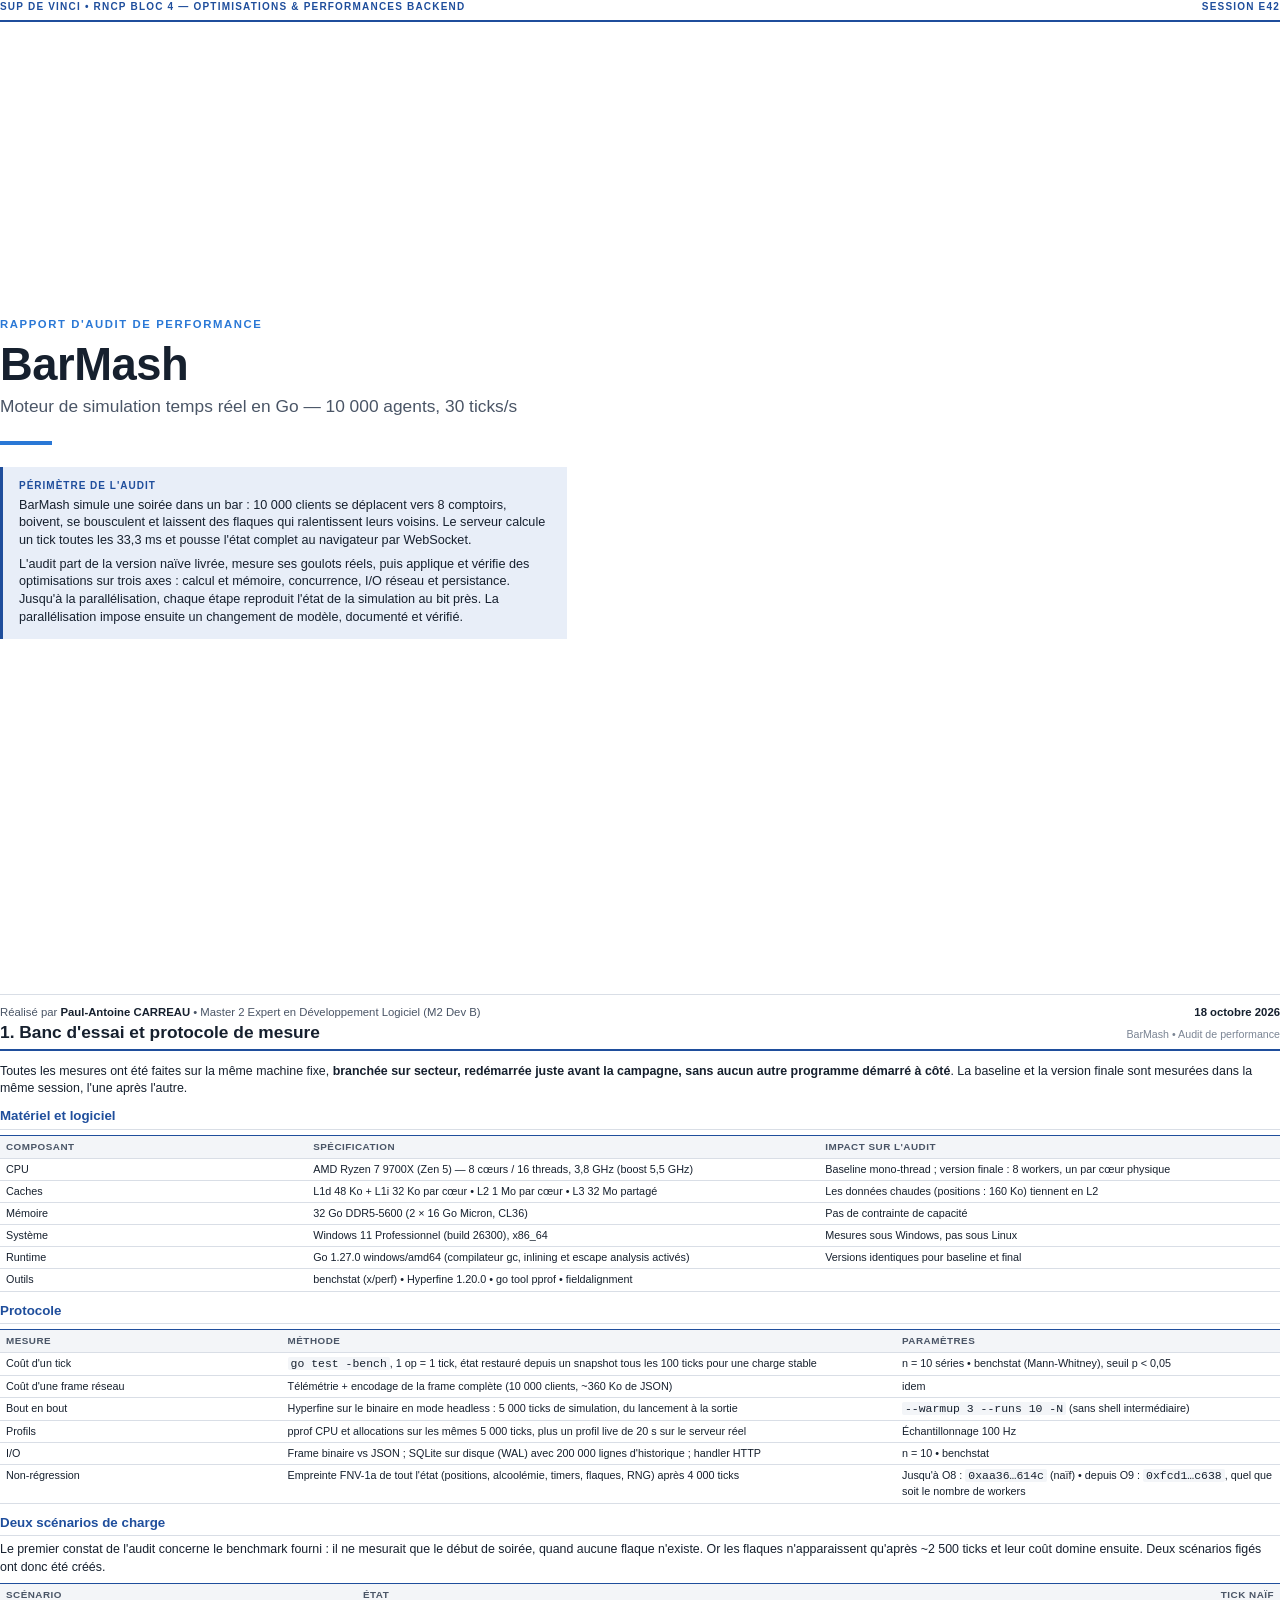
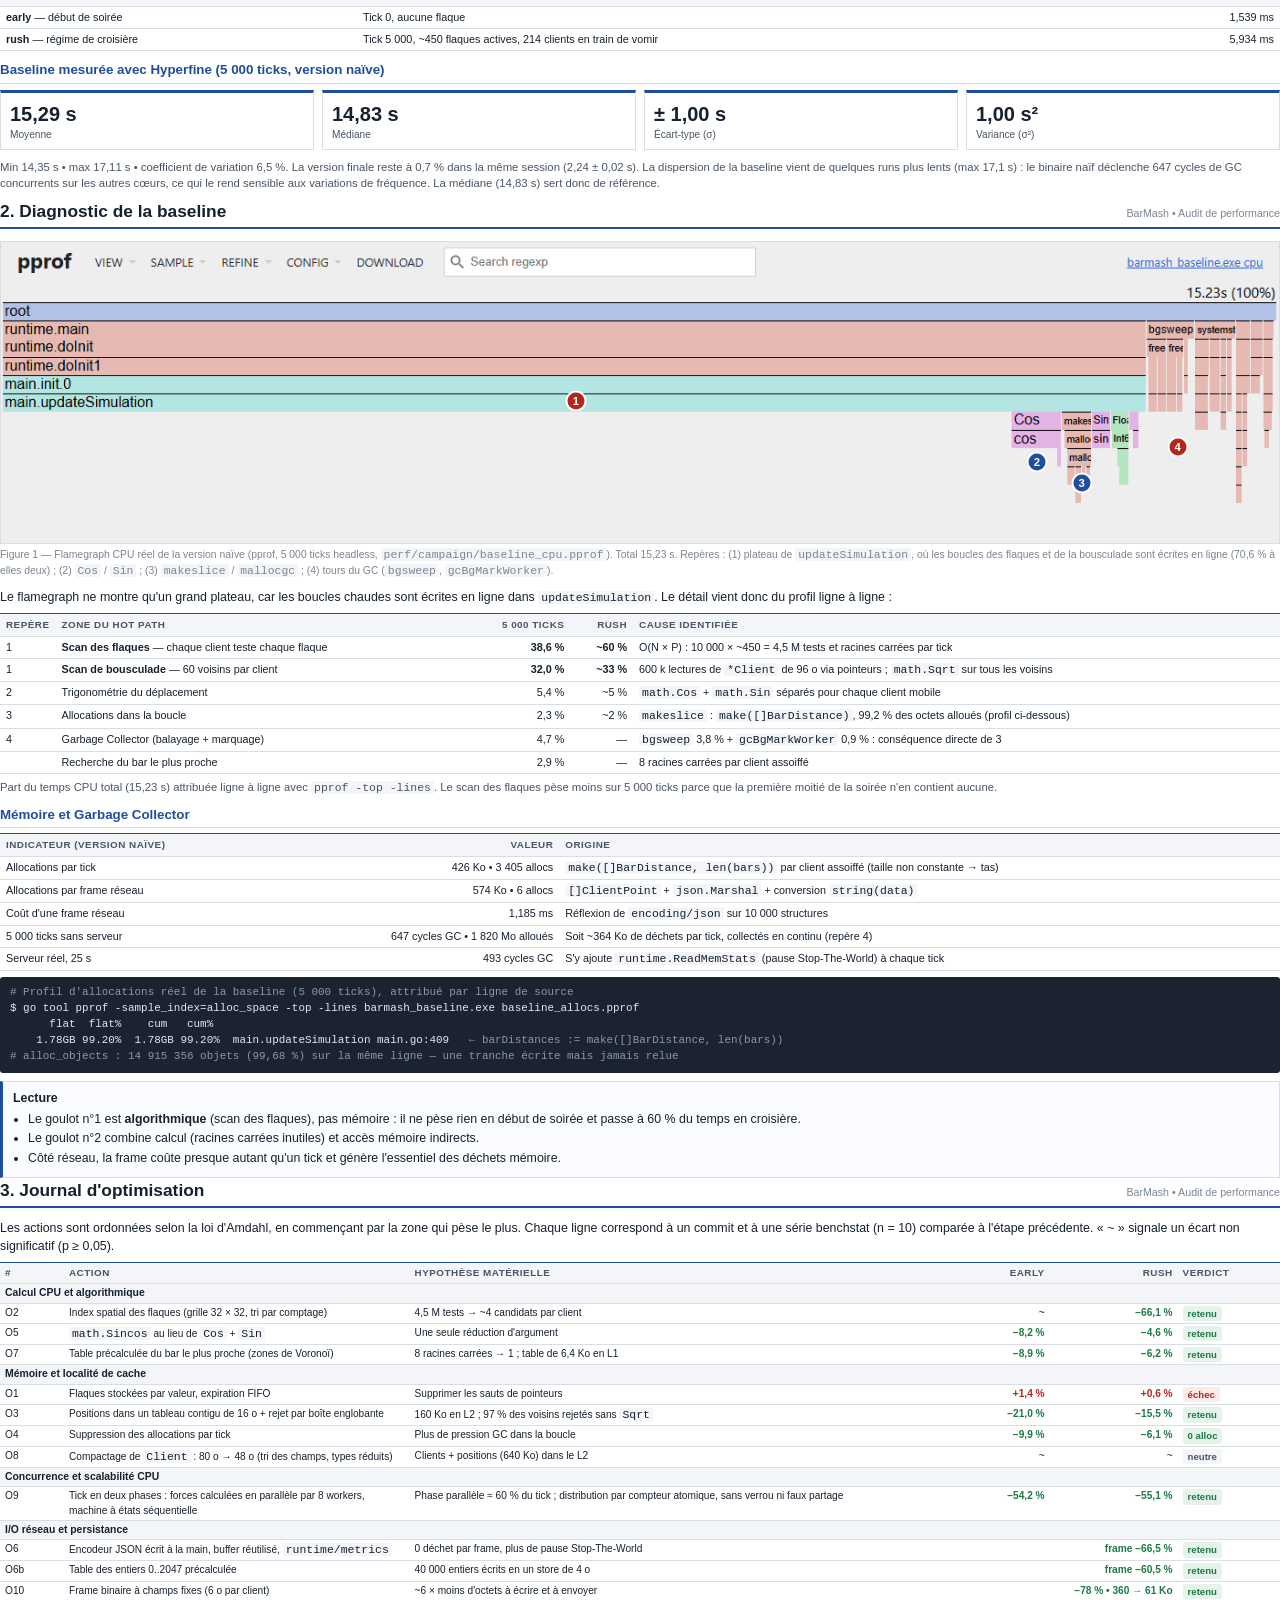
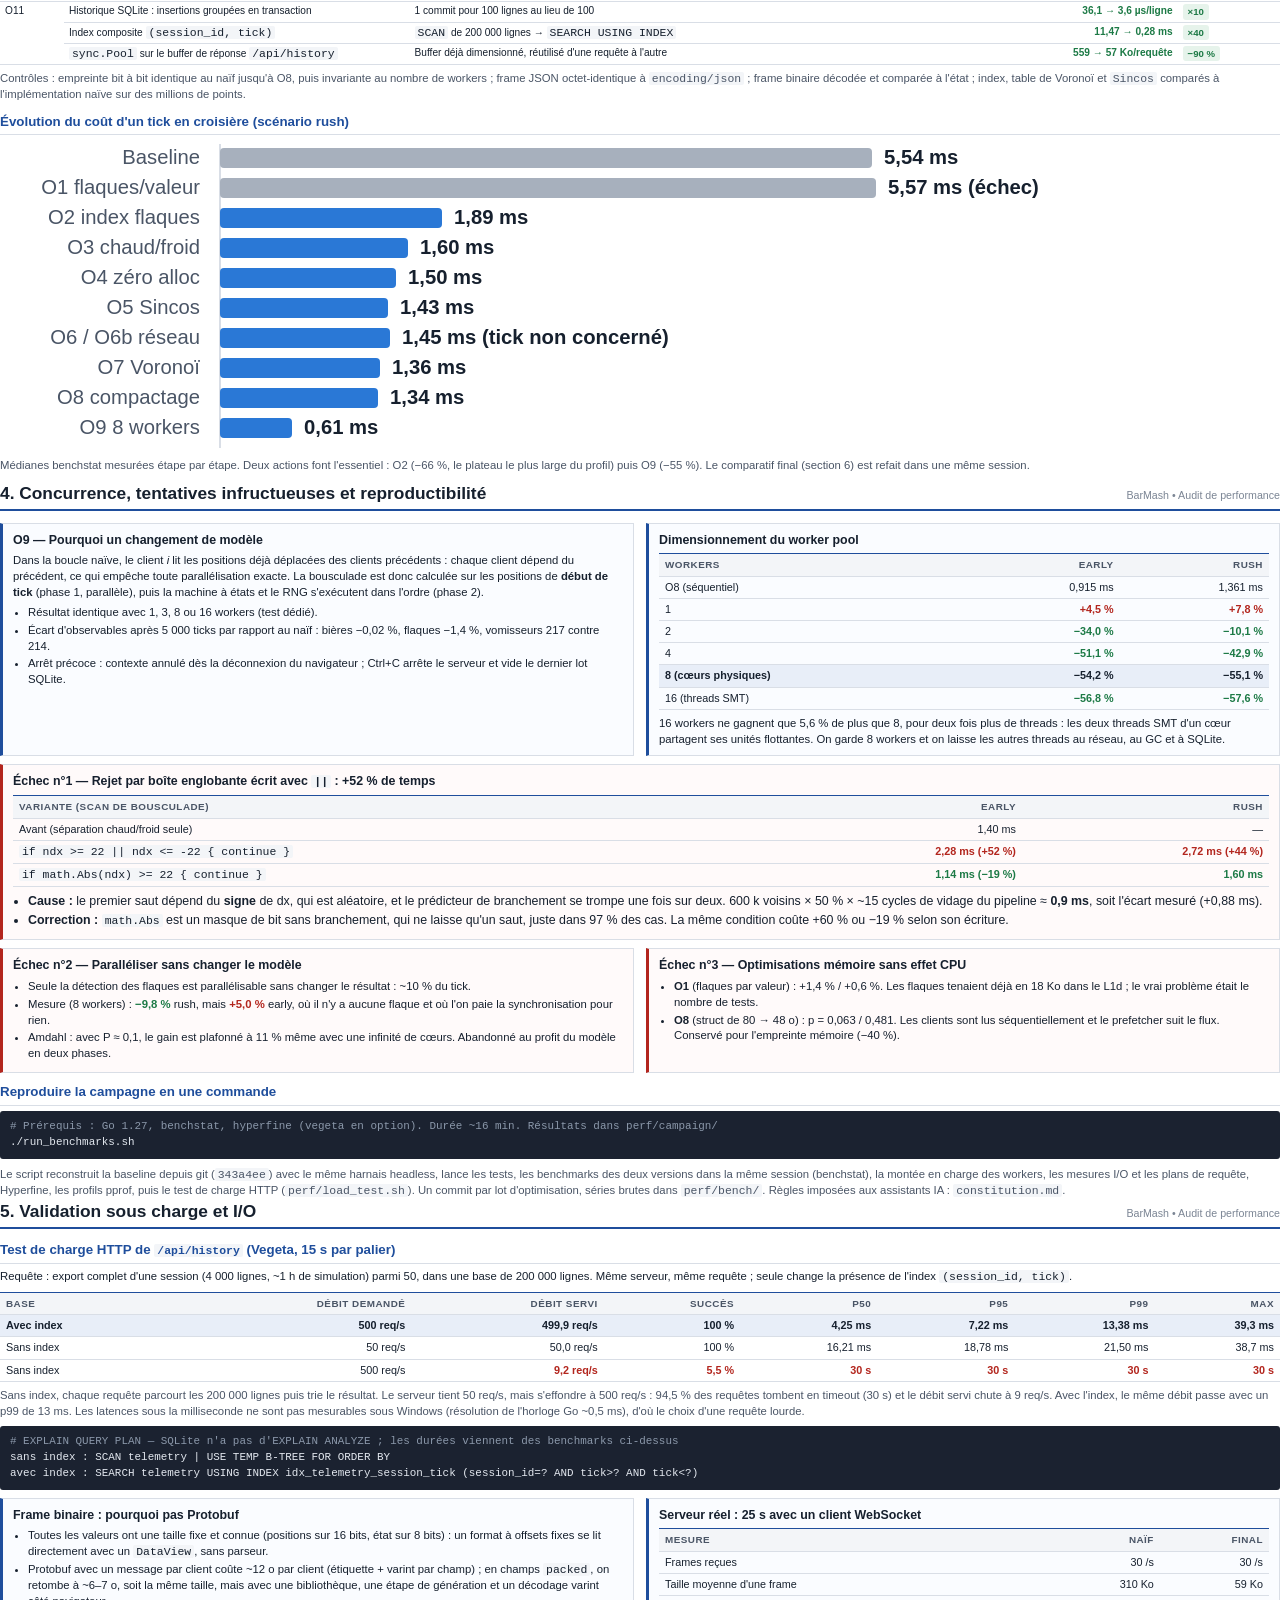
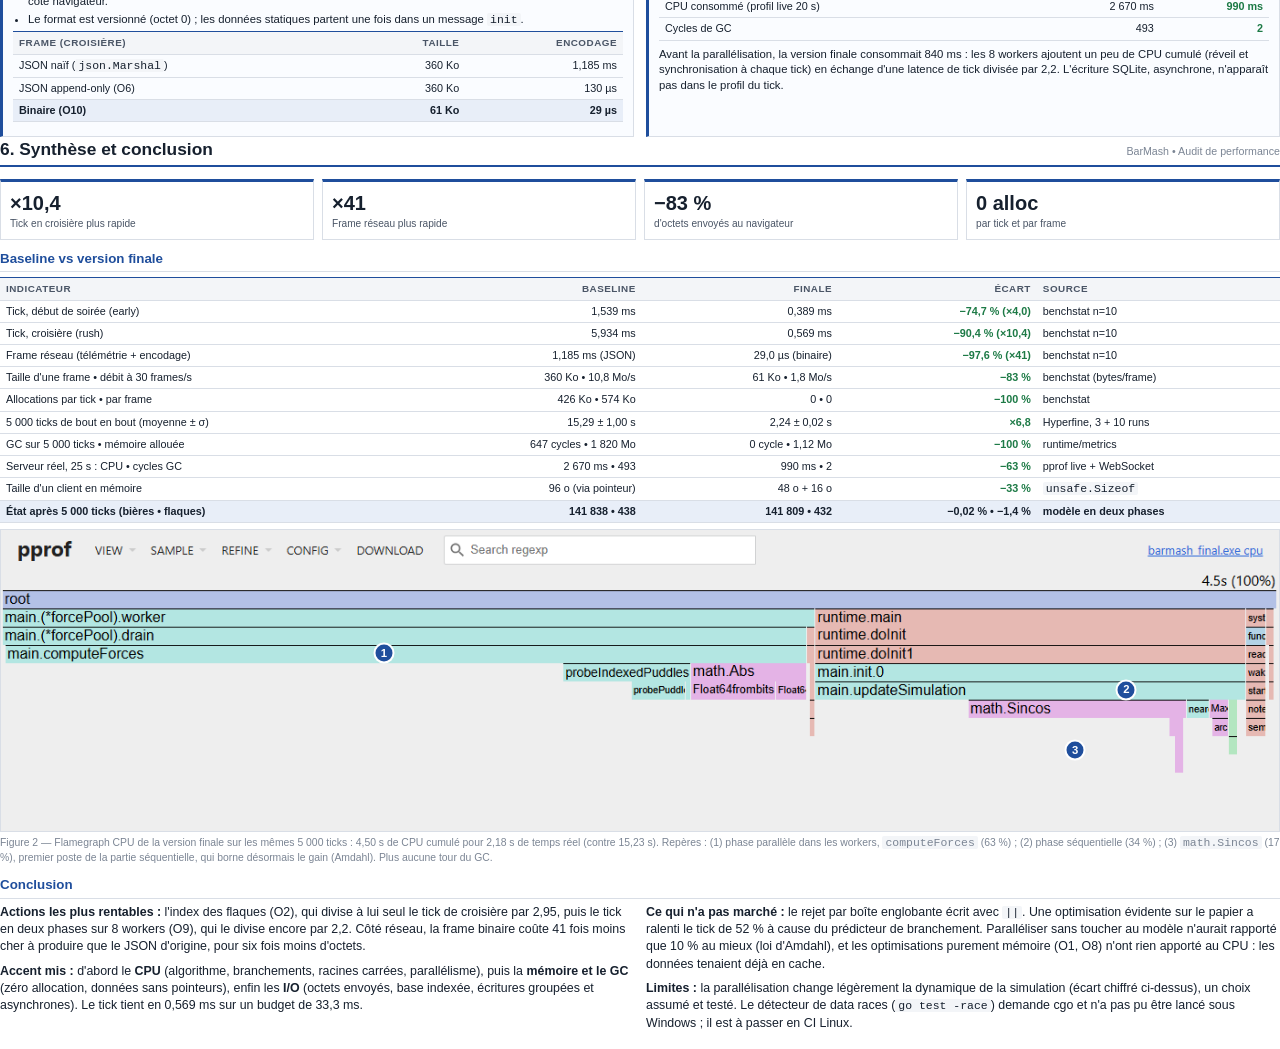
==== commit 2e0d0b11: "docs: rapport final (charge HTTP p50/p99, profil d'allocations) et correctifs - Test de charge HTTP " ====
--- a/docs/rapport/rapport.html
+++ b/docs/rapport/rapport.html
@@ -96,7 +96,7 @@
     <tr><td>1</td><td><b>Scan des flaques</b> — chaque client teste chaque flaque</td><td class="num"><b>38,6 %</b></td><td class="num"><b>~60 %</b></td><td>O(N × P) : 10 000 × ~450 = 4,5 M tests et racines carrées par tick</td></tr>
     <tr><td>1</td><td><b>Scan de bousculade</b> — 60 voisins par client</td><td class="num"><b>32,0 %</b></td><td class="num"><b>~33 %</b></td><td>600 k lectures de <code>*Client</code> de 96 o via pointeurs ; <code>math.Sqrt</code> sur tous les voisins</td></tr>
     <tr><td>2</td><td>Trigonométrie du déplacement</td><td class="num">5,4 %</td><td class="num">~5 %</td><td><code>math.Cos</code> + <code>math.Sin</code> séparés pour chaque client mobile</td></tr>
-    <tr><td>3</td><td>Allocations dans la boucle</td><td class="num">2,3 %</td><td class="num">~2 %</td><td><code>makeslice</code> : <code>make([]BarDistance)</code>, <code>neighborsCrowd</code></td></tr>
+    <tr><td>3</td><td>Allocations dans la boucle</td><td class="num">2,3 %</td><td class="num">~2 %</td><td><code>makeslice</code> : <code>make([]BarDistance)</code>, 99,2 % des octets alloués (profil ci-dessous)</td></tr>
     <tr><td>4</td><td>Garbage Collector (balayage + marquage)</td><td class="num">4,7 %</td><td class="num">—</td><td><code>bgsweep</code> 3,8 % + <code>gcBgMarkWorker</code> 0,9 % : conséquence directe de 3</td></tr>
     <tr><td></td><td>Recherche du bar le plus proche</td><td class="num">2,9 %</td><td class="num">—</td><td>8 racines carrées par client assoiffé</td></tr>
   </table>
@@ -111,6 +111,11 @@
     <tr><td>5 000 ticks sans serveur</td><td class="num">647 cycles GC • 1 820 Mo alloués</td><td>Soit ~364 Ko de déchets par tick, collectés en continu (repère 4)</td></tr>
     <tr><td>Serveur réel, 25 s</td><td class="num">493 cycles GC</td><td>S'y ajoute <code>runtime.ReadMemStats</code> (pause Stop-The-World) à chaque tick</td></tr>
   </table>
+<pre><span class="c"># Profil d'allocations réel de la baseline (5 000 ticks), attribué par ligne de source</span>
+$ go tool pprof -sample_index=alloc_space -top -lines barmash_baseline.exe baseline_allocs.pprof
+      flat  flat%    cum   cum%
+    1.78GB 99.20%  1.78GB 99.20%  main.updateSimulation main.go:409   <span class="c">← barDistances := make([]BarDistance, len(bars))</span>
+<span class="c"># alloc_objects : 14 915 356 objets (99,68 %) sur la même ligne — une tranche écrite mais jamais relue</span></pre>
 
   <div class="box note">
     <h4>Lecture</h4>
@@ -168,7 +173,7 @@
       <g><text x="100" y="145" text-anchor="end">O9 8 workers</text><rect x="110" y="137" width="36" height="10" rx="2" fill="#2a78d6"/><text class="val" x="152" y="145">0,61 ms</text></g>
     </g>
   </svg>
-  <p class="small muted">Médianes benchstat mesurées étape par étape. Deux actions font l'essentiel : O2 (−66 %, le plateau le plus large du profil) puis O9 (−55 %). Le comparatif final (section 5) est refait dans une même session.</p>
+  <p class="small muted">Médianes benchstat mesurées étape par étape. Deux actions font l'essentiel : O2 (−66 %, le plateau le plus large du profil) puis O9 (−55 %). Le comparatif final (section 6) est refait dans une même session.</p>
 </section>
 
 <!-- ===================================================== 4. CONCURRENCE, ÉCHECS, REPRO -->
@@ -233,14 +238,61 @@
   </div>
 
   <h3>Reproduire la campagne en une commande</h3>
-<pre><span class="c"># Prérequis : Go 1.27, benchstat, hyperfine. Durée ~15 min. Résultats dans perf/campaign/</span>
+<pre><span class="c"># Prérequis : Go 1.27, benchstat, hyperfine (vegeta en option). Durée ~16 min. Résultats dans perf/campaign/</span>
 ./run_benchmarks.sh</pre>
-  <p class="small muted" style="margin:0">Le script reconstruit la baseline depuis git (<code>343a4ee</code>) avec le même harnais headless, lance les tests, les benchmarks des deux versions dans la même session (benchstat), la montée en charge des workers, les mesures I/O et les plans de requête, Hyperfine, puis les profils pprof. Un commit par lot d'optimisation, séries brutes dans <code>perf/bench/</code>. Règles imposées aux assistants IA : <code>constitution.md</code>.</p>
-</section>
-
-<!-- ===================================================== 5. SYNTHÈSE -->
-<section class="page">
-  <div class="runhead"><h2>5. Synthèse et conclusion</h2><span>BarMash • Audit de performance</span></div>
+  <p class="small muted" style="margin:0">Le script reconstruit la baseline depuis git (<code>343a4ee</code>) avec le même harnais headless, lance les tests, les benchmarks des deux versions dans la même session (benchstat), la montée en charge des workers, les mesures I/O et les plans de requête, Hyperfine, les profils pprof, puis le test de charge HTTP (<code>perf/load_test.sh</code>). Un commit par lot d'optimisation, séries brutes dans <code>perf/bench/</code>. Règles imposées aux assistants IA : <code>constitution.md</code>.</p>
+</section>
+
+<!-- ===================================================== 5. VALIDATION SOUS CHARGE -->
+<section class="page">
+  <div class="runhead"><h2>5. Validation sous charge et I/O</h2><span>BarMash • Audit de performance</span></div>
+
+  <h3>Test de charge HTTP de <code>/api/history</code> (Vegeta, 15 s par palier)</h3>
+  <p class="small">Requête : export complet d'une session (4 000 lignes, ~1 h de simulation) parmi 50, dans une base de 200 000 lignes. Même serveur, même requête ; seule change la présence de l'index <code>(session_id, tick)</code>.</p>
+  <table>
+    <tr><th>Base</th><th class="num">Débit demandé</th><th class="num">Débit servi</th><th class="num">Succès</th><th class="num">p50</th><th class="num">p95</th><th class="num">p99</th><th class="num">max</th></tr>
+    <tr class="total"><td>Avec index</td><td class="num">500 req/s</td><td class="num">499,9 req/s</td><td class="num">100 %</td><td class="num">4,25 ms</td><td class="num">7,22 ms</td><td class="num">13,38 ms</td><td class="num">39,3 ms</td></tr>
+    <tr><td>Sans index</td><td class="num">50 req/s</td><td class="num">50,0 req/s</td><td class="num">100 %</td><td class="num">16,21 ms</td><td class="num">18,78 ms</td><td class="num">21,50 ms</td><td class="num">38,7 ms</td></tr>
+    <tr><td>Sans index</td><td class="num">500 req/s</td><td class="num loss">9,2 req/s</td><td class="num loss">5,5 %</td><td class="num loss">30 s</td><td class="num loss">30 s</td><td class="num loss">30 s</td><td class="num loss">30 s</td></tr>
+  </table>
+  <p class="small muted">Sans index, chaque requête parcourt les 200 000 lignes puis trie le résultat. Le serveur tient 50 req/s, mais s'effondre à 500 req/s : 94,5 % des requêtes tombent en timeout (30 s) et le débit servi chute à 9 req/s. Avec l'index, le même débit passe avec un p99 de 13 ms. Les latences sous la milliseconde ne sont pas mesurables sous Windows (résolution de l'horloge Go ~0,5 ms), d'où le choix d'une requête lourde.</p>
+
+<pre><span class="c"># EXPLAIN QUERY PLAN — SQLite n'a pas d'EXPLAIN ANALYZE ; les durées viennent des benchmarks ci-dessus</span>
+sans index : SCAN telemetry | USE TEMP B-TREE FOR ORDER BY
+avec index : SEARCH telemetry USING INDEX idx_telemetry_session_tick (session_id=? AND tick&gt;? AND tick&lt;?)</pre>
+
+  <div class="two">
+    <div class="box note">
+      <h4>Frame binaire : pourquoi pas Protobuf</h4>
+      <ul class="small">
+        <li>Toutes les valeurs ont une taille fixe et connue (positions sur 16 bits, état sur 8 bits) : un format à offsets fixes se lit directement avec un <code>DataView</code>, sans parseur.</li>
+        <li>Protobuf avec un message par client coûte ~12 o par client (étiquette + varint par champ) ; en champs <code>packed</code>, on retombe à ~6–7 o, soit la même taille, mais avec une bibliothèque, une étape de génération et un décodage varint côté navigateur.</li>
+        <li>Le format est versionné (octet 0) ; les données statiques partent une fois dans un message <code>init</code>.</li>
+      </ul>
+      <table>
+        <tr><th>Frame (croisière)</th><th class="num">Taille</th><th class="num">Encodage</th></tr>
+        <tr><td>JSON naïf (<code>json.Marshal</code>)</td><td class="num">360 Ko</td><td class="num">1,185 ms</td></tr>
+        <tr><td>JSON append-only (O6)</td><td class="num">360 Ko</td><td class="num">130 µs</td></tr>
+        <tr class="total"><td>Binaire (O10)</td><td class="num">61 Ko</td><td class="num">29 µs</td></tr>
+      </table>
+    </div>
+    <div class="box note">
+      <h4>Serveur réel : 25 s avec un client WebSocket</h4>
+      <table>
+        <tr><th>Mesure</th><th class="num">Naïf</th><th class="num">Final</th></tr>
+        <tr><td>Frames reçues</td><td class="num">30 /s</td><td class="num">30 /s</td></tr>
+        <tr><td>Taille moyenne d'une frame</td><td class="num">310 Ko</td><td class="num">59 Ko</td></tr>
+        <tr><td>CPU consommé (profil live 20 s)</td><td class="num">2 670 ms</td><td class="num gain">990 ms</td></tr>
+        <tr><td>Cycles de GC</td><td class="num">493</td><td class="num gain">2</td></tr>
+      </table>
+      <p class="small" style="margin:0">Avant la parallélisation, la version finale consommait 840 ms : les 8 workers ajoutent un peu de CPU cumulé (réveil et synchronisation à chaque tick) en échange d'une latence de tick divisée par 2,2. L'écriture SQLite, asynchrone, n'apparaît pas dans le profil du tick.</p>
+    </div>
+  </div>
+</section>
+
+<!-- ===================================================== 6. SYNTHÈSE -->
+<section class="page">
+  <div class="runhead"><h2>6. Synthèse et conclusion</h2><span>BarMash • Audit de performance</span></div>
 
   <div class="kpis">
     <div class="kpi"><div class="v">×10,4</div><div class="l">Tick en croisière plus rapide</div></div>
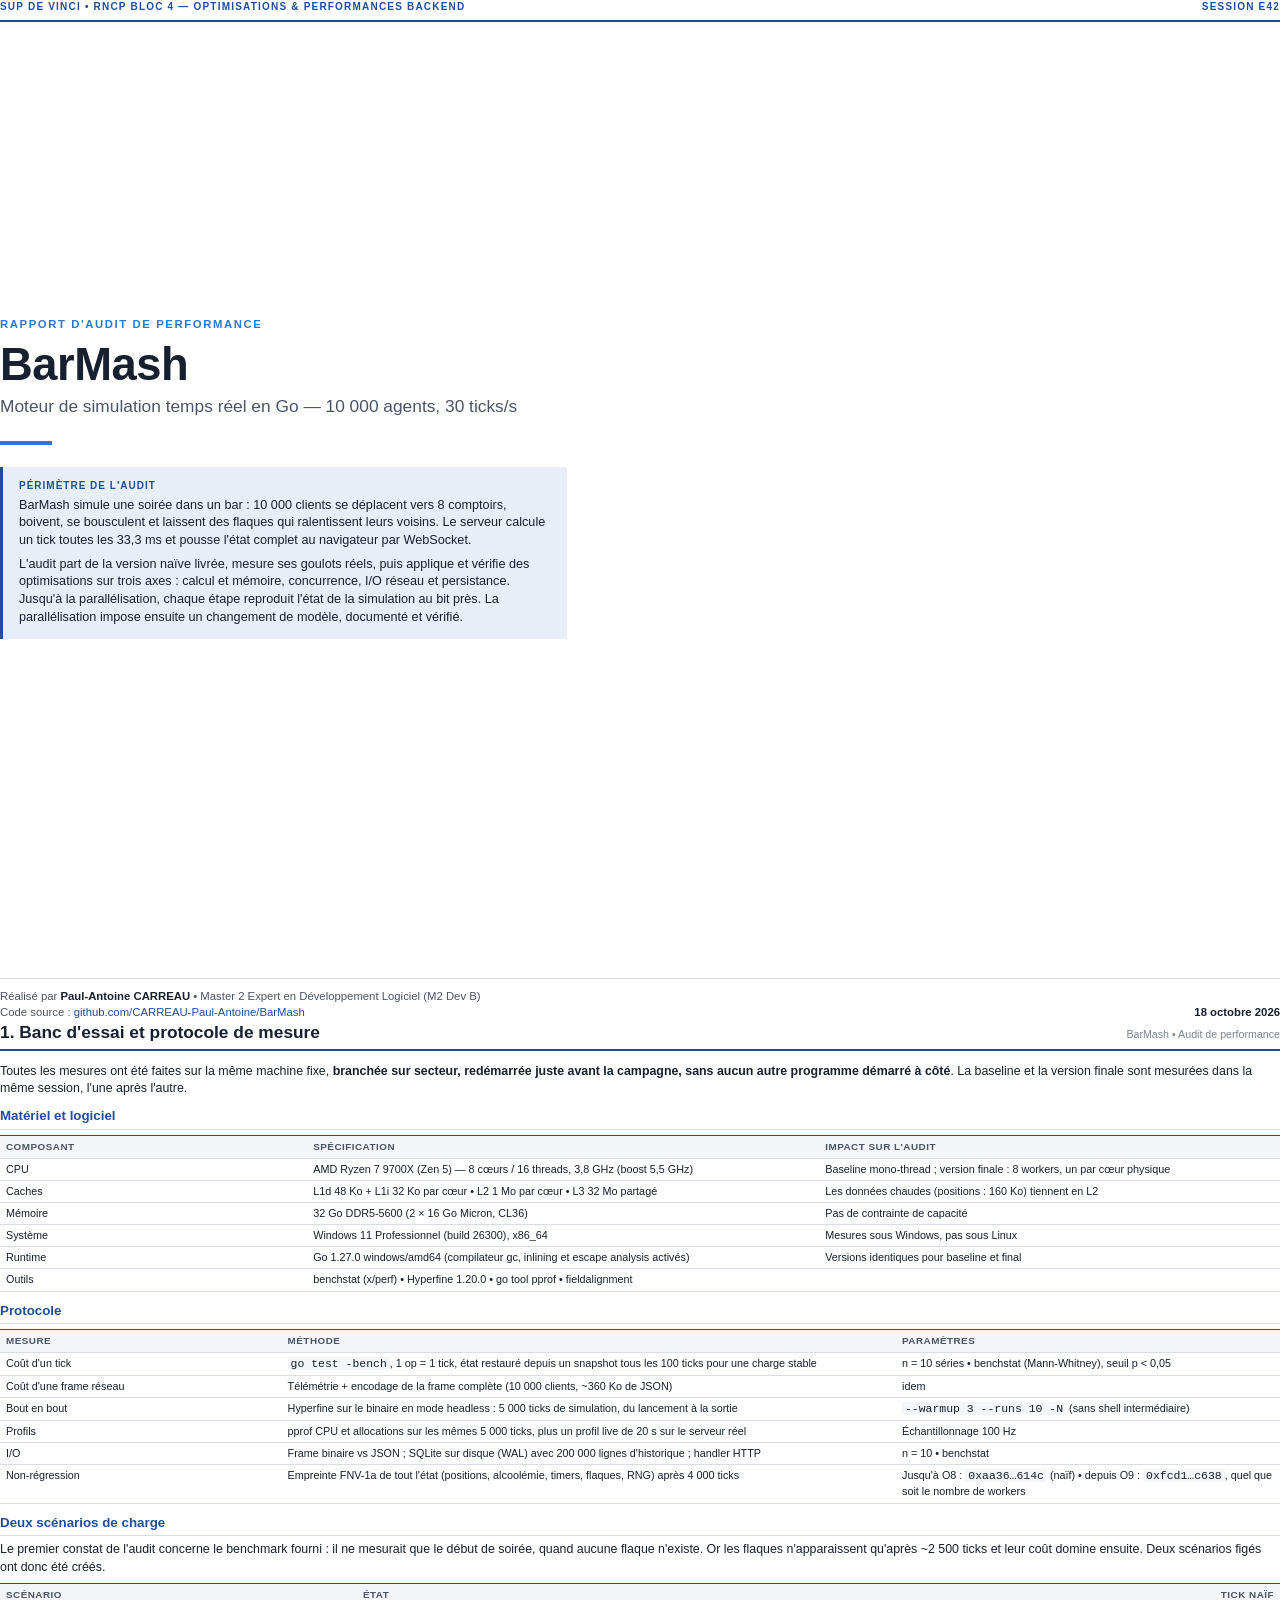
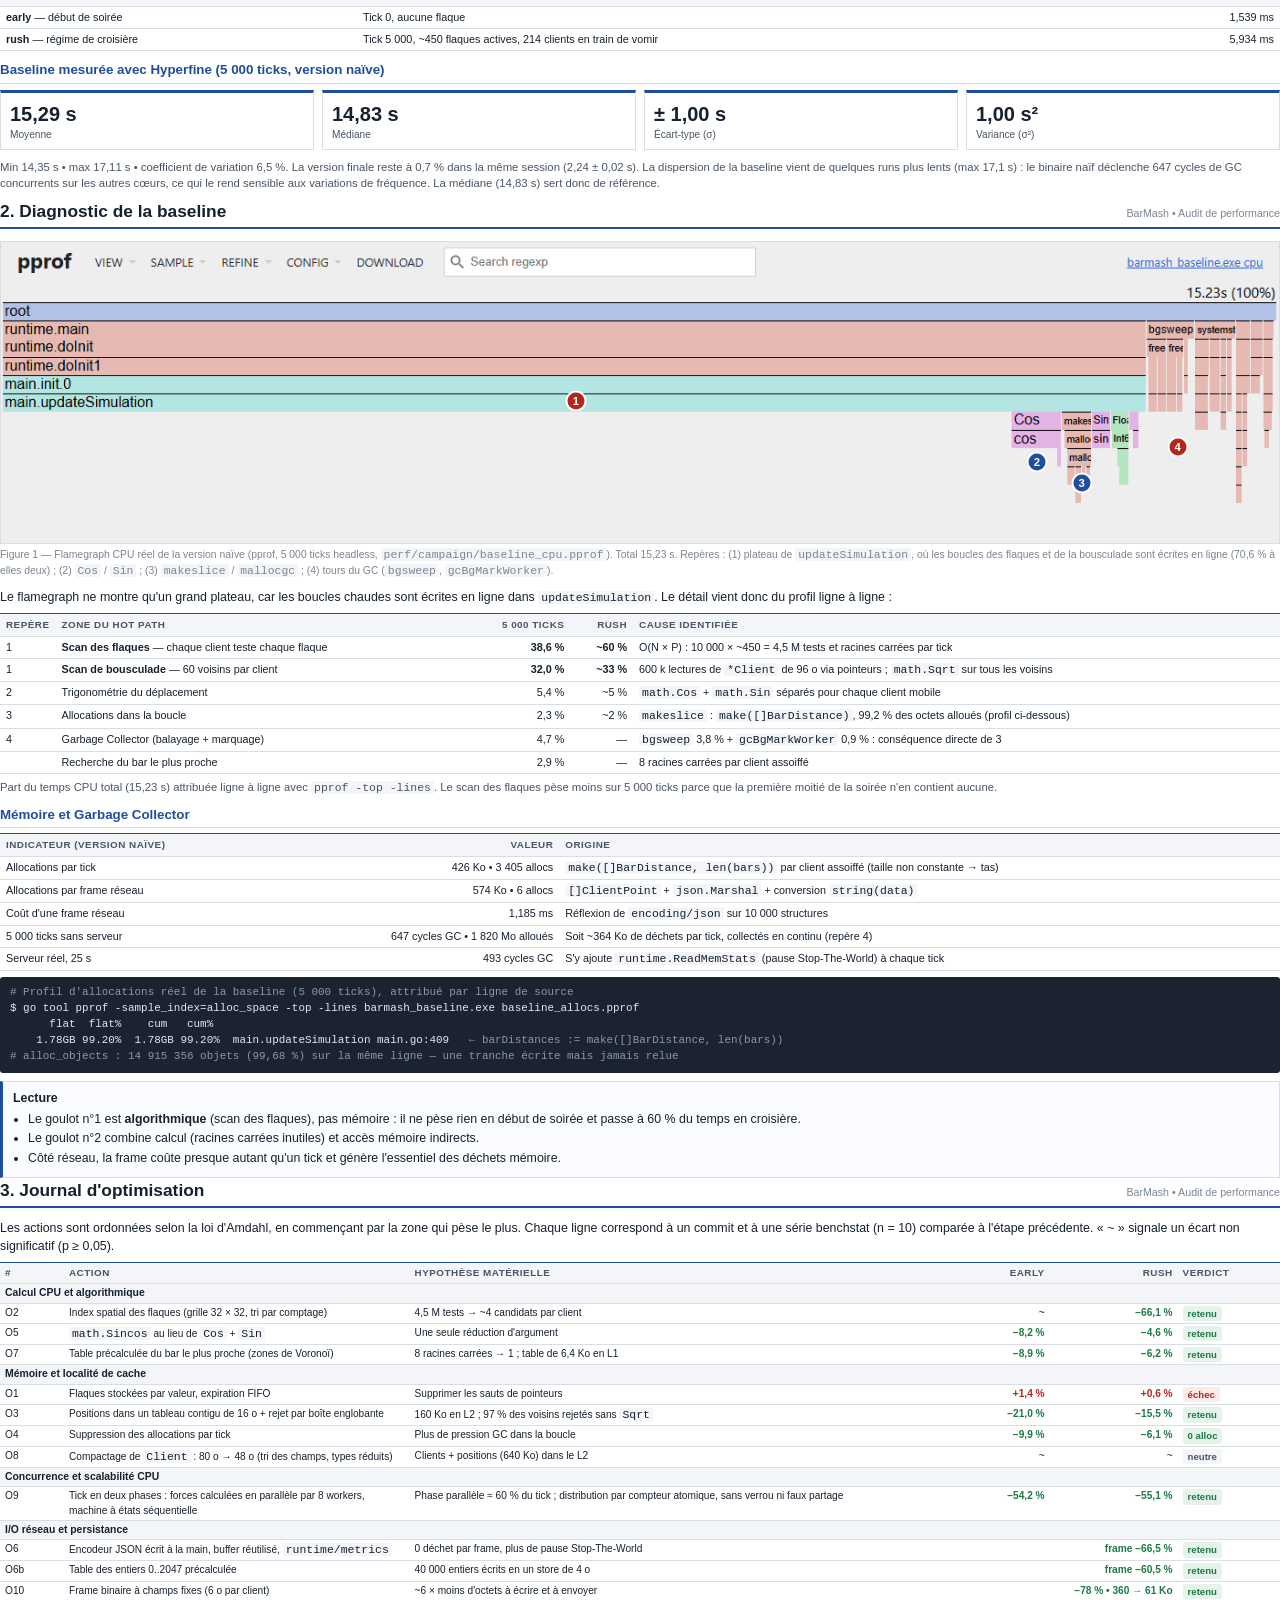
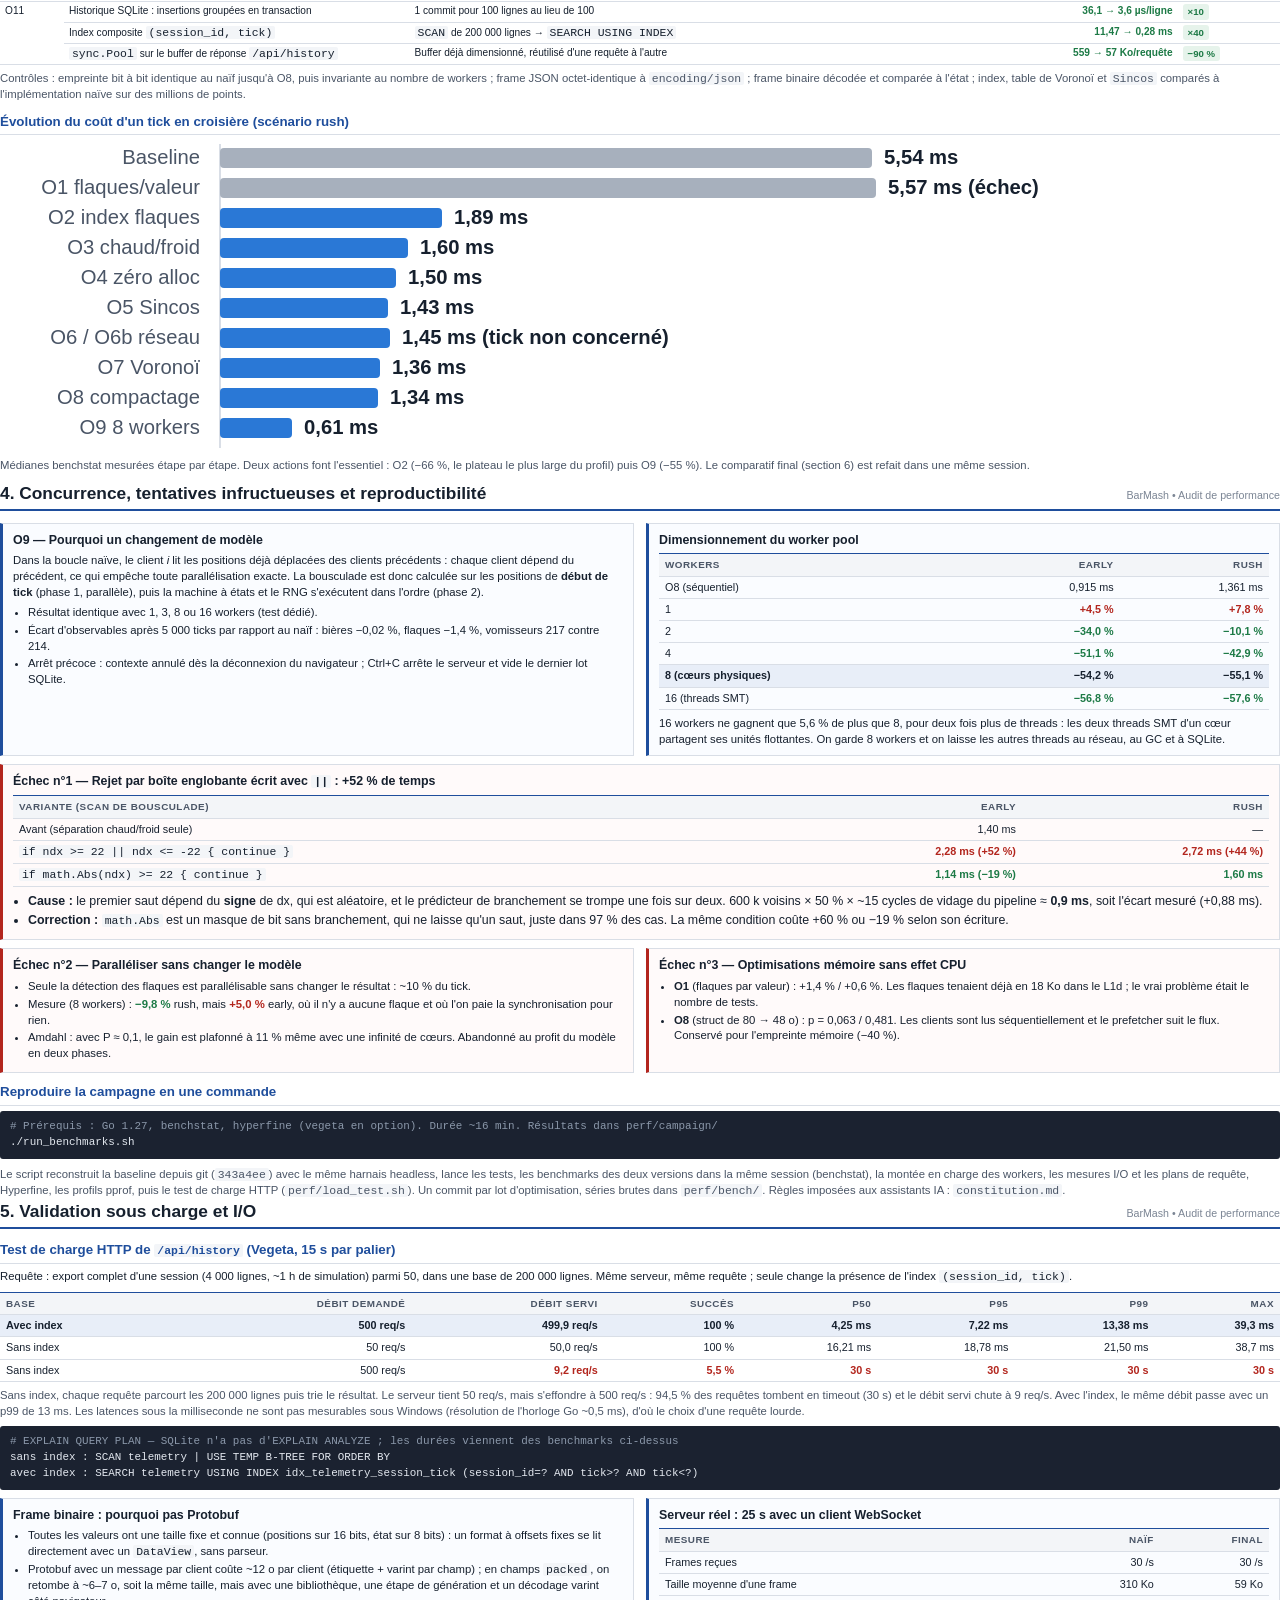
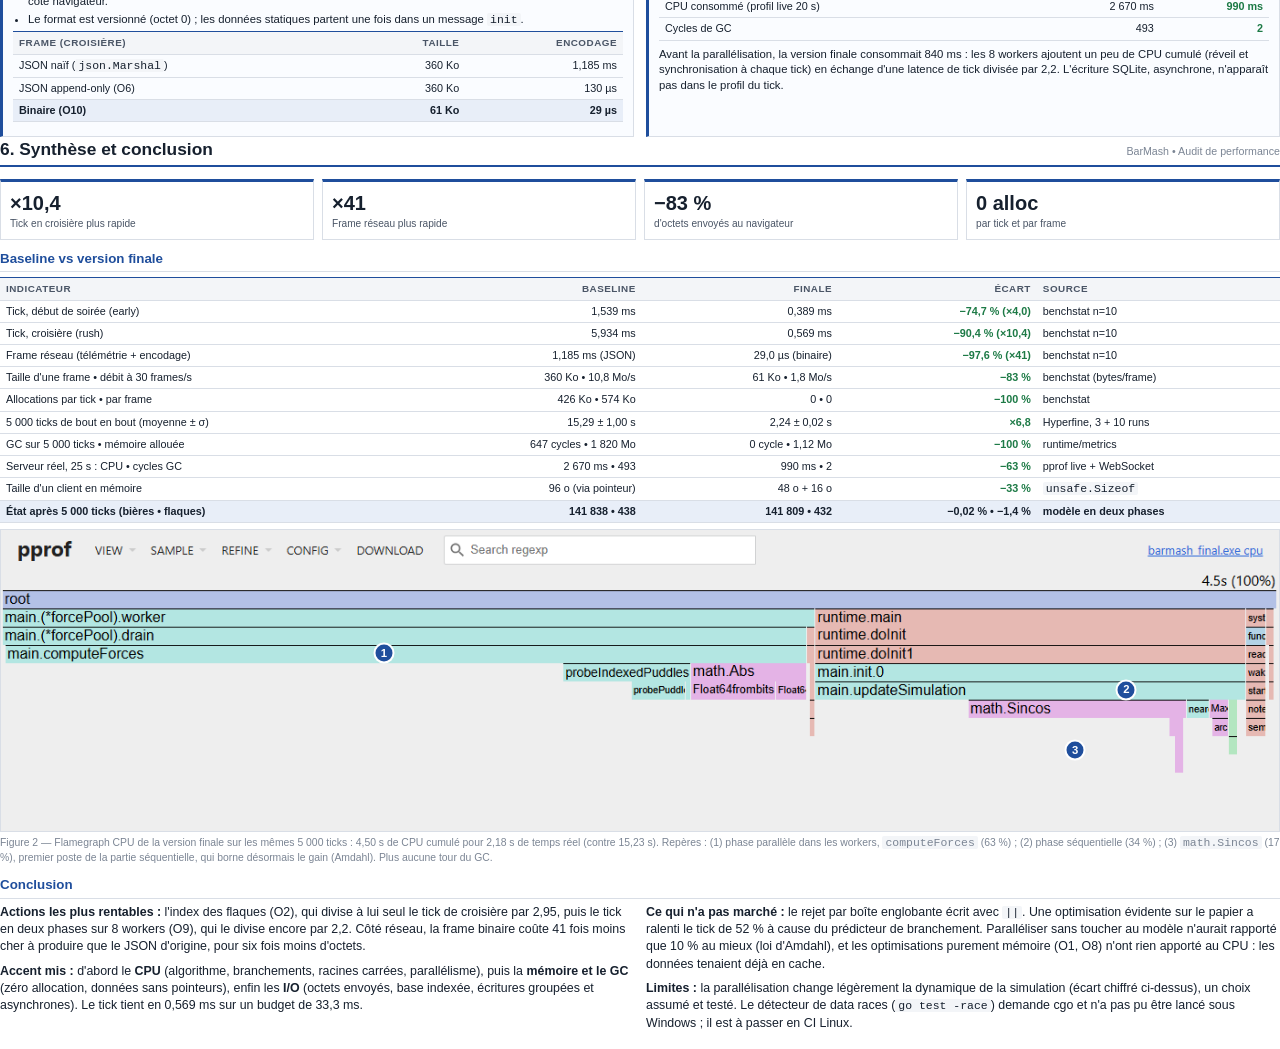
==== commit c8dc41db: "docs: renomme le rapport PDF et ajoute le lien du depot GitHub Co-Authored-By: Claude Opus 5.5 <nore" ====
--- a/docs/rapport/rapport.html
+++ b/docs/rapport/rapport.html
@@ -23,7 +23,7 @@
     </div>
   </div>
   <div class="footer">
-    <span>Réalisé par <b>Paul-Antoine CARREAU</b> • Master 2 Expert en Développement Logiciel (M2 Dev B)</span>
+    <span>Réalisé par <b>Paul-Antoine CARREAU</b> • Master 2 Expert en Développement Logiciel (M2 Dev B)<br>Code source : <a href="https://github.com/CARREAU-Paul-Antoine/BarMash">github.com/CARREAU-Paul-Antoine/BarMash</a></span>
     <span><b>18 octobre 2026</b></span>
   </div>
 </section>
--- a/docs/rapport/style.css
+++ b/docs/rapport/style.css
@@ -54,6 +54,8 @@
   display: flex; justify-content: space-between; font-size: 8.5pt; color: var(--ink-2);
 }
 .cover .footer b { color: var(--ink); }
+.cover .footer a { color: var(--accent); text-decoration: none; }
+.cover .footer span:last-child { align-self: flex-end; }
 
 /* ---------- Corps ---------- */
 .runhead {
